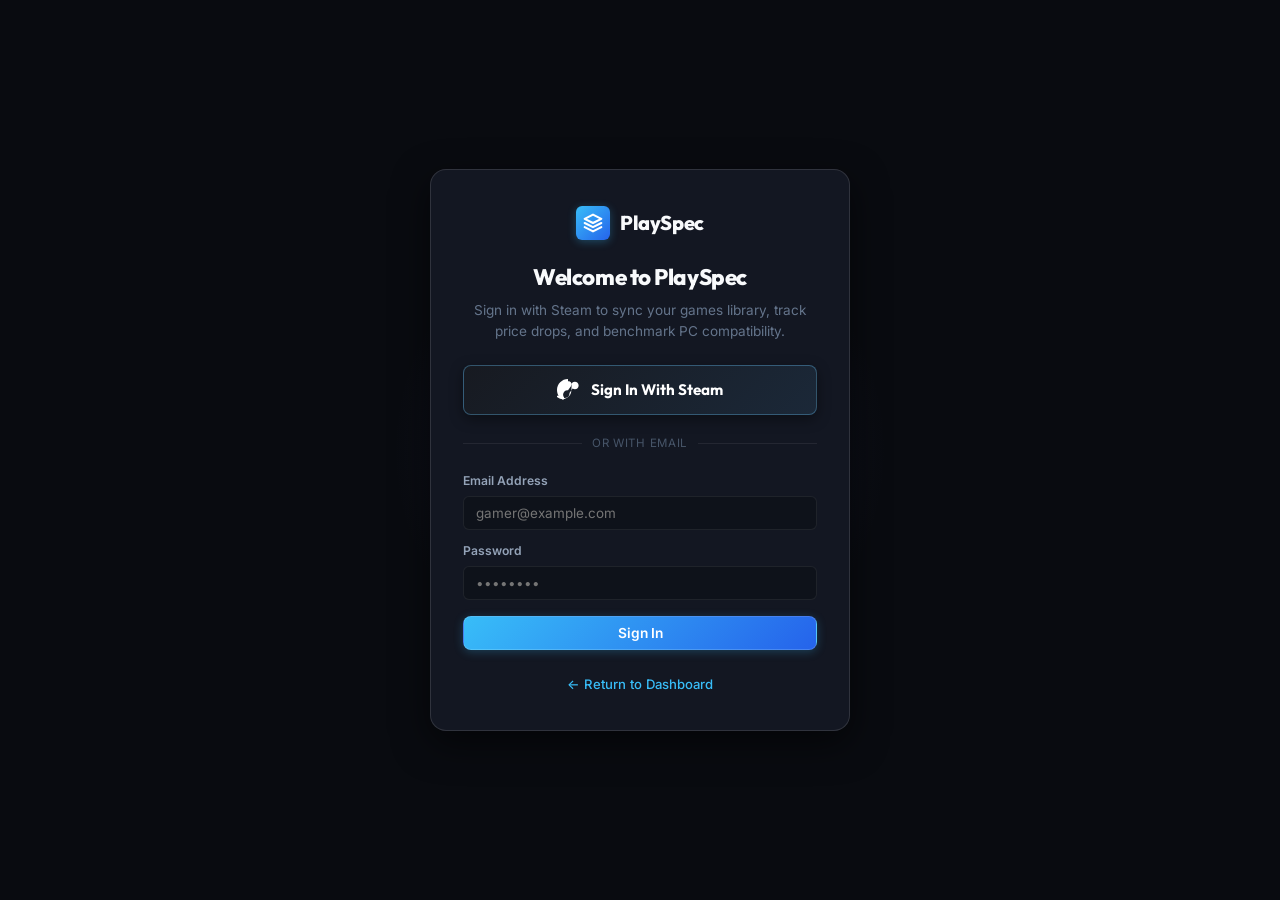
==== login.html @ 914d53a5 "feat: AI/ML game recommendations, Steam library sync, multi-store giveaways hub, and regional pricin" ====
<!DOCTYPE html>
<html lang="en">
<head>
  <meta charset="UTF-8" />
  <meta name="viewport" content="width=device-width, initial-scale=1.0" />
  <title>Sign In — PlaySpec</title>
  <meta name="description" content="Sign in to PlaySpec with your Steam account or email to track game prices, historical lows, and benchmark PC compatibility." />
  <link rel="stylesheet" href="styles.css" />
  <link rel="icon" href="data:image/svg+xml,<svg xmlns='http://www.w3.org/2000/svg' viewBox='0 0 100 100'><rect width='100' height='100' rx='20' fill='%2338bdf8'/><path d='M25 50h50M50 25v50' stroke='white' stroke-width='12' stroke-linecap='round'/></svg>" />
  <style>
    body {
      background-color: var(--bg-base);
      display: flex;
      align-items: center;
      justify-content: center;
      min-height: 100vh;
      margin: 0;
      padding: 20px;
      position: relative;
    }

    .auth-glow {
      position: absolute;
      top: 50%;
      left: 50%;
      transform: translate(-50%, -50%);
      width: 500px;
      height: 500px;
      background: radial-gradient(circle, rgba(56, 189, 248, 0.08) 0%, rgba(99, 102, 241, 0.04) 50%, transparent 70%);
      pointer-events: none;
    }
    
    .auth-card {
      background: var(--bg-card);
      border: 1px solid var(--border-medium);
      border-radius: var(--radius-lg);
      padding: 36px 32px;
      width: 100%;
      max-width: 420px;
      box-shadow: var(--shadow-lg);
      position: relative;
      z-index: 1;
      animation: scaleIn 0.2s ease-out;
    }

    .auth-brand {
      display: flex;
      align-items: center;
      justify-content: center;
      gap: 10px;
      margin-bottom: 20px;
    }

    .auth-logo-glyph {
      width: 34px;
      height: 34px;
      background: linear-gradient(135deg, var(--brand-blue), #2563eb);
      border-radius: var(--radius-xs);
      display: flex;
      align-items: center;
      justify-content: center;
      color: #fff;
      box-shadow: 0 2px 8px rgba(56, 189, 248, 0.3);
    }

    .auth-title {
      font-family: var(--font-heading);
      font-weight: 800;
      font-size: 1.4rem;
      color: var(--text-primary);
      text-align: center;
      margin-bottom: 6px;
      letter-spacing: -0.02em;
    }

    .auth-subtitle {
      color: var(--text-muted);
      font-size: 0.85rem;
      text-align: center;
      margin-bottom: 24px;
      line-height: 1.5;
    }

    .steam-auth-btn {
      display: flex;
      align-items: center;
      justify-content: center;
      gap: 12px;
      width: 100%;
      background: linear-gradient(135deg, #171a21, #1b2838);
      color: #ffffff;
      border: 1px solid rgba(102, 192, 244, 0.35);
      padding: 12px 18px;
      border-radius: var(--radius-sm);
      font-family: var(--font-heading);
      font-weight: 700;
      font-size: 0.95rem;
      cursor: pointer;
      text-decoration: none;
      transition: var(--transition-fast);
      box-shadow: 0 4px 14px rgba(0, 0, 0, 0.4);
      margin-bottom: 20px;
    }

    .steam-auth-btn:hover {
      background: linear-gradient(135deg, #1b2838, #2a475e);
      border-color: var(--steam-blue);
      transform: translateY(-1px);
    }

    .auth-divider {
      display: flex;
      align-items: center;
      text-align: center;
      color: var(--text-dim);
      font-size: 0.72rem;
      text-transform: uppercase;
      letter-spacing: 0.06em;
      margin: 20px 0;
    }

    .auth-divider::before,
    .auth-divider::after {
      content: '';
      flex: 1;
      border-bottom: 1px solid var(--border-subtle);
    }

    .auth-divider span {
      padding: 0 10px;
    }

    .auth-footer {
      text-align: center;
      margin-top: 24px;
      font-size: 0.82rem;
      color: var(--text-muted);
    }

    .auth-footer a {
      color: var(--brand-blue);
      font-weight: 500;
    }
    .auth-footer a:hover {
      text-decoration: underline;
    }
  </style>
</head>
<body>

  <div class="auth-glow"></div>

  <div class="auth-card">
    <div class="auth-brand">
      <div class="auth-logo-glyph">
        <svg width="20" height="20" viewBox="0 0 24 24" fill="none" stroke="currentColor" stroke-width="2.5" stroke-linecap="round" stroke-linejoin="round">
          <polygon points="12 2 2 7 12 12 22 7 12 2"></polygon>
          <polyline points="2 17 12 22 22 17"></polyline>
          <polyline points="2 12 12 17 22 12"></polyline>
        </svg>
      </div>
      <span style="font-family:var(--font-heading);font-weight:800;font-size:1.25rem;letter-spacing:-0.02em">PlaySpec</span>
    </div>

    <h1 class="auth-title">Welcome to PlaySpec</h1>
    <p class="auth-subtitle">Sign in with Steam to sync your games library, track price drops, and benchmark PC compatibility.</p>
    
    <!-- Primary Official Steam Sign In Button -->
    <a href="/api/auth/steam/login" class="steam-auth-btn">
      <svg width="22" height="22" viewBox="0 0 512 512" fill="currentColor">
        <path d="M255.9 0C114.6 0 0 114.6 0 256c0 102.7 60 191.1 147 232.8l20-56.1c-15.7-18.4-25.2-42-25.2-67.7 0-56.8 46.1-102.9 102.9-102.9 4.3 0 8.5 .3 12.6 .8l71.4-102.4c0-2.3-.2-4.5-.2-6.8 0-48.4 39.2-87.6 87.6-87.6 48.4 0 87.6 39.2 87.6 87.6s-39.2 87.6-87.6 87.6c-20 0-38.3-6.7-52.9-18l-72.2 103.5c.3 3.6 .4 7.2 .4 10.9 0 56.8-46.1 102.9-102.9 102.9-46.7 0-86-31.2-99.3-73.6l-111 31.9c37 42.1 91 68.6 150.8 68.6 113.3 0 205.1-91.8 205.1-205.1S369.2 51 255.9 51V0z"/>
      </svg>
      Sign In With Steam
    </a>

    <div class="auth-divider">
      <span>Or with email</span>
    </div>

    <form id="loginForm" onsubmit="handleEmailAuth(event)">
      <div class="rig-input-group" style="margin-bottom:12px">
        <label class="rig-input-label">Email Address</label>
        <input type="email" class="rig-input-field" id="authEmail" placeholder="gamer@example.com" required />
      </div>
      <div class="rig-input-group" style="margin-bottom:16px">
        <label class="rig-input-label">Password</label>
        <input type="password" class="rig-input-field" id="authPassword" placeholder="••••••••" required />
      </div>
      <button type="submit" class="btn btn-primary" style="width:100%">Sign In</button>
    </form>

    <div class="auth-footer">
      <a href="/index.html">← Return to Dashboard</a>
    </div>
  </div>

  <script>
    async function handleEmailAuth(e) {
      e.preventDefault();
      const email = document.getElementById('authEmail').value.trim().toLowerCase();
      const password = document.getElementById('authPassword').value;
      try {
        const res = await fetch('/api/auth/login', {
          method: 'POST',
          headers: { 'Content-Type': 'application/json' },
          body: JSON.stringify({ email, password })
        });
        const data = await res.json();
        if (res.ok && data.token) {
          localStorage.setItem('playspec_token', data.token);
          localStorage.setItem('playspec_user', JSON.stringify(data.user));
          window.location.href = '/index.html';
        } else {
          alert(data.error || 'Authentication failed');
        }
      } catch (err) {
        alert('Server unreachable');
      }
    }
  </script>
</body>
</html>
---- styles.css ----
/* ==========================================================================
   PlaySpec — Minimal & Professional Gaming Intelligence Design System
   Modern dark-slate palette, refined typography, sleek micro-interactions
   ========================================================================== */

@import url('https://fonts.googleapis.com/css2?family=Inter:wght@300;400;500;600;700;800&family=Outfit:wght@500;600;700;800&family=JetBrains+Mono:wght@400;500;600;700&display=swap');

/* ── Global Custom Design Tokens ── */
:root {
  /* Slate / Obsidian Surfaces */
  --bg-base: #090b10;
  --bg-surface: #0e121a;
  --bg-card: #131722;
  --bg-card-hover: #181e2b;
  --bg-elevated: #1b2232;
  --bg-subtle: #222a3d;
  --bg-overlay: rgba(9, 11, 16, 0.85);
  --bg-glass: rgba(14, 18, 26, 0.8);
  --bg-glass-card: rgba(19, 23, 34, 0.65);

  /* Primary Brand & Steam Palette */
  --brand-blue: #38bdf8;
  --brand-blue-hover: #0284c7;
  --brand-blue-glow: rgba(56, 189, 248, 0.18);
  --brand-indigo: #6366f1;
  --steam-blue: #66c0f4;
  --steam-dark: #171a21;
  --steam-navy: #1b2838;
  --steam-hover: #2a475e;

  /* Semantic Status Colors */
  --color-success: #10b981;
  --color-success-bg: rgba(16, 185, 129, 0.1);
  --color-success-border: rgba(16, 185, 129, 0.25);
  --color-warning: #f59e0b;
  --color-warning-bg: rgba(245, 158, 11, 0.1);
  --color-warning-border: rgba(245, 158, 11, 0.25);
  --color-danger: #ef4444;
  --color-danger-bg: rgba(239, 68, 68, 0.1);
  --color-danger-border: rgba(239, 68, 68, 0.25);
  --color-purple: #a855f7;
  --color-purple-bg: rgba(168, 85, 247, 0.1);
  --color-cyan: #06b6d4;
  --color-cyan-bg: rgba(6, 182, 212, 0.1);

  /* Typography Colors */
  --text-primary: #f8fafc;
  --text-secondary: #94a3b8;
  --text-muted: #64748b;
  --text-dim: #475569;

  /* Borders & Dividers */
  --border-subtle: rgba(255, 255, 255, 0.07);
  --border-medium: rgba(255, 255, 255, 0.12);
  --border-strong: rgba(255, 255, 255, 0.2);
  --border-brand: rgba(56, 189, 248, 0.35);

  /* Fonts */
  --font-body: 'Inter', -apple-system, BlinkMacSystemFont, 'Segoe UI', Roboto, sans-serif;
  --font-heading: 'Outfit', var(--font-body);
  --font-mono: 'JetBrains Mono', monospace;

  /* Spacing */
  --space-2xs: 4px;
  --space-xs: 8px;
  --space-sm: 12px;
  --space-md: 16px;
  --space-lg: 20px;
  --space-xl: 28px;
  --space-2xl: 40px;
  --space-3xl: 60px;
  --space-4xl: 80px;

  /* Radii */
  --radius-xs: 6px;
  --radius-sm: 8px;
  --radius-md: 12px;
  --radius-lg: 16px;
  --radius-xl: 20px;
  --radius-full: 9999px;

  /* Shadows */
  --shadow-sm: 0 1px 2px rgba(0, 0, 0, 0.3);
  --shadow-md: 0 4px 16px rgba(0, 0, 0, 0.45);
  --shadow-lg: 0 12px 36px rgba(0, 0, 0, 0.55);
  --shadow-glow: 0 0 28px rgba(56, 189, 248, 0.15);

  /* Transitions */
  --transition-fast: 150ms cubic-bezier(0.16, 1, 0.3, 1);
  --transition-base: 220ms cubic-bezier(0.16, 1, 0.3, 1);
  --transition-smooth: 320ms cubic-bezier(0.16, 1, 0.3, 1);

  /* Layout */
  --max-width: 1280px;
  --navbar-height: 64px;
}

/* ── Base Reset ── */
*, *::before, *::after {
  box-sizing: border-box;
  margin: 0;
  padding: 0;
}

html {
  scroll-behavior: smooth;
  -webkit-font-smoothing: antialiased;
  -moz-osx-font-smoothing: grayscale;
}

body {
  font-family: var(--font-body);
  background-color: var(--bg-base);
  color: var(--text-primary);
  line-height: 1.55;
  min-height: 100vh;
  overflow-x: hidden;
}

a {
  color: inherit;
  text-decoration: none;
}

button {
  cursor: pointer;
  border: none;
  background: none;
  font-family: inherit;
  color: inherit;
}

input, select, textarea {
  font-family: inherit;
  color: inherit;
}

/* ── Custom Scrollbars ── */
::-webkit-scrollbar {
  width: 6px;
  height: 6px;
}
::-webkit-scrollbar-track {
  background: var(--bg-base);
}
::-webkit-scrollbar-thumb {
  background: var(--bg-subtle);
  border-radius: var(--radius-full);
}
::-webkit-scrollbar-thumb:hover {
  background: var(--text-dim);
}

/* ── Global Layout Containers ── */
.container {
  max-width: var(--max-width);
  margin: 0 auto;
  padding: 0 var(--space-lg);
}

.section {
  padding: var(--space-3xl) 0;
  position: relative;
}

.section-header {
  display: flex;
  align-items: center;
  justify-content: space-between;
  margin-bottom: var(--space-xl);
  flex-wrap: wrap;
  gap: var(--space-sm);
}

.section-title-wrap {
  display: flex;
  flex-direction: column;
  gap: 4px;
}

.section-title {
  font-family: var(--font-heading);
  font-size: 1.35rem;
  font-weight: 700;
  color: var(--text-primary);
  display: flex;
  align-items: center;
  gap: 10px;
  letter-spacing: -0.02em;
}

.section-subtitle {
  font-size: 0.85rem;
  color: var(--text-muted);
}

.section-link {
  font-size: 0.82rem;
  font-weight: 500;
  color: var(--brand-blue);
  display: inline-flex;
  align-items: center;
  gap: 4px;
  transition: var(--transition-fast);
}
.section-link:hover {
  color: var(--text-primary);
  transform: translateX(2px);
}

/* ── SVG Icons ── */
.svg-icon {
  width: 16px;
  height: 16px;
  display: inline-block;
  vertical-align: middle;
  flex-shrink: 0;
}
.svg-stroke {
  fill: none;
  stroke: currentColor;
  stroke-width: 2;
  stroke-linecap: round;
  stroke-linejoin: round;
}

/* ── Buttons System ── */
.btn {
  display: inline-flex;
  align-items: center;
  justify-content: center;
  gap: 8px;
  padding: 8px 16px;
  border-radius: var(--radius-sm);
  font-size: 0.86rem;
  font-weight: 600;
  transition: var(--transition-fast);
  white-space: nowrap;
  user-select: none;
}

.btn-lg {
  padding: 11px 22px;
  font-size: 0.92rem;
  border-radius: var(--radius-md);
}

.btn-sm {
  padding: 5px 12px;
  font-size: 0.78rem;
  border-radius: var(--radius-xs);
}

.btn-primary {
  background: linear-gradient(135deg, #38bdf8, #2563eb);
  color: #ffffff;
  box-shadow: 0 2px 10px rgba(56, 189, 248, 0.25);
  border: 1px solid rgba(255, 255, 255, 0.15);
}
.btn-primary:hover {
  background: linear-gradient(135deg, #60a5fa, #1d4ed8);
  box-shadow: 0 4px 16px rgba(56, 189, 248, 0.35);
  transform: translateY(-1px);
}

.btn-secondary {
  background: var(--bg-surface);
  color: var(--text-primary);
  border: 1px solid var(--border-medium);
}
.btn-secondary:hover {
  background: var(--bg-card-hover);
  border-color: var(--border-strong);
  color: #ffffff;
  transform: translateY(-1px);
}

.btn-ghost {
  background: transparent;
  color: var(--text-secondary);
  border: 1px solid transparent;
}
.btn-ghost:hover {
  color: var(--text-primary);
  background: rgba(255, 255, 255, 0.05);
}

.btn-steam {
  background: linear-gradient(135deg, #171a21, #1b2838);
  color: #ffffff;
  border: 1px solid rgba(102, 192, 244, 0.3);
  box-shadow: 0 2px 10px rgba(0, 0, 0, 0.35);
}
.btn-steam:hover {
  background: linear-gradient(135deg, #1b2838, #2a475e);
  border-color: var(--steam-blue);
  transform: translateY(-1px);
}

.btn-danger {
  background: var(--color-danger-bg);
  color: var(--color-danger);
  border: 1px solid var(--color-danger-border);
}
.btn-danger:hover {
  background: var(--color-danger);
  color: #ffffff;
}

/* ── Badges & Chips ── */
.badge {
  display: inline-flex;
  align-items: center;
  gap: 5px;
  padding: 3px 8px;
  border-radius: var(--radius-full);
  font-size: 0.72rem;
  font-weight: 600;
  letter-spacing: 0.02em;
}

.badge-dot {
  width: 6px;
  height: 6px;
  border-radius: 50%;
}

.badge-success {
  background: var(--color-success-bg);
  color: var(--color-success);
  border: 1px solid var(--color-success-border);
}
.badge-success .badge-dot {
  background: var(--color-success);
}

.badge-warning {
  background: var(--color-warning-bg);
  color: var(--color-warning);
  border: 1px solid var(--color-warning-border);
}
.badge-warning .badge-dot {
  background: var(--color-warning);
}

.badge-danger {
  background: var(--color-danger-bg);
  color: var(--color-danger);
  border: 1px solid var(--color-danger-border);
}
.badge-danger .badge-dot {
  background: var(--color-danger);
}

.badge-cyan {
  background: var(--color-cyan-bg);
  color: var(--color-cyan);
  border: 1px solid rgba(6, 182, 212, 0.25);
}

.badge-purple {
  background: var(--color-purple-bg);
  color: var(--color-purple);
  border: 1px solid rgba(168, 85, 247, 0.25);
}

.compat-badge {
  display: inline-flex;
  align-items: center;
  gap: 5px;
  padding: 2px 7px;
  border-radius: var(--radius-xs);
  font-size: 0.72rem;
  font-weight: 600;
  letter-spacing: -0.01em;
}

.compat-badge.excellent {
  background: var(--color-success-bg);
  color: var(--color-success);
  border: 1px solid var(--color-success-border);
}

.compat-badge.playable {
  background: var(--color-warning-bg);
  color: var(--color-warning);
  border: 1px solid var(--color-warning-border);
}

.compat-badge.low {
  background: var(--color-danger-bg);
  color: var(--color-danger);
  border: 1px solid var(--color-danger-border);
}

/* ═══════════════════════ NAVBAR ═══════════════════════ */
.navbar {
  position: sticky;
  top: 0;
  z-index: 1000;
  height: var(--navbar-height);
  background: var(--bg-glass);
  backdrop-filter: blur(16px);
  -webkit-backdrop-filter: blur(16px);
  border-bottom: 1px solid var(--border-subtle);
  transition: var(--transition-base);
}

.navbar.scrolled {
  background: rgba(9, 11, 16, 0.94);
  border-bottom-color: var(--border-medium);
  box-shadow: 0 4px 20px rgba(0, 0, 0, 0.5);
}

.navbar-inner {
  max-width: var(--max-width);
  margin: 0 auto;
  padding: 0 var(--space-lg);
  height: 100%;
  display: flex;
  align-items: center;
  justify-content: space-between;
  gap: var(--space-md);
}

.navbar-brand {
  display: flex;
  align-items: center;
  gap: 10px;
  font-family: var(--font-heading);
  font-weight: 800;
  font-size: 1.15rem;
  letter-spacing: -0.03em;
  color: var(--text-primary);
}

.navbar-logo-glyph {
  width: 32px;
  height: 32px;
  border-radius: var(--radius-xs);
  background: linear-gradient(135deg, var(--brand-blue), #2563eb);
  display: flex;
  align-items: center;
  justify-content: center;
  color: #ffffff;
  box-shadow: 0 2px 8px rgba(56, 189, 248, 0.3);
}

.navbar-nav {
  display: flex;
  align-items: center;
  gap: 4px;
  list-style: none;
}

.nav-link {
  padding: 6px 12px;
  border-radius: var(--radius-xs);
  font-size: 0.84rem;
  font-weight: 500;
  color: var(--text-secondary);
  transition: var(--transition-fast);
}
.nav-link:hover {
  color: var(--text-primary);
  background: rgba(255, 255, 255, 0.04);
}
.nav-link.active {
  color: #ffffff;
  background: var(--bg-card);
  border: 1px solid var(--border-subtle);
}

.navbar-actions {
  display: flex;
  align-items: center;
  gap: 8px;
}

.currency-select {
  background: var(--bg-surface);
  border: 1px solid var(--border-subtle);
  color: var(--text-secondary);
  padding: 5px 10px;
  border-radius: var(--radius-xs);
  font-size: 0.78rem;
  font-weight: 600;
  outline: none;
  cursor: pointer;
  transition: var(--transition-fast);
}
.currency-select:hover, .currency-select:focus {
  border-color: var(--border-medium);
  color: var(--text-primary);
}
.currency-select option {
  background: var(--bg-card);
  color: var(--text-primary);
}

.nav-icon-btn {
  width: 34px;
  height: 34px;
  border-radius: var(--radius-xs);
  background: var(--bg-surface);
  border: 1px solid var(--border-subtle);
  display: flex;
  align-items: center;
  justify-content: center;
  color: var(--text-secondary);
  position: relative;
  transition: var(--transition-fast);
}
.nav-icon-btn:hover {
  background: var(--bg-card-hover);
  border-color: var(--border-medium);
  color: var(--text-primary);
}

.notif-badge {
  position: absolute;
  top: -3px;
  right: -3px;
  background: var(--color-danger);
  color: #fff;
  font-size: 0.65rem;
  font-weight: 700;
  width: 16px;
  height: 16px;
  border-radius: 50%;
  display: flex;
  align-items: center;
  justify-content: center;
  border: 2px solid var(--bg-base);
}

.nav-avatar {
  width: 34px;
  height: 34px;
  border-radius: var(--radius-xs);
  background: var(--bg-surface);
  border: 1px solid var(--border-subtle);
  display: flex;
  align-items: center;
  justify-content: center;
  color: var(--text-secondary);
  cursor: pointer;
  font-weight: 700;
  font-size: 0.85rem;
  overflow: hidden;
  transition: var(--transition-fast);
}
.nav-avatar:hover {
  border-color: var(--border-medium);
}
.nav-avatar img {
  width: 100%;
  height: 100%;
  object-fit: cover;
}

/* ── Notifications Dropdown ── */
.notifications-dropdown {
  position: absolute;
  top: calc(100% + 8px);
  right: 0;
  width: 320px;
  background: var(--bg-card);
  border: 1px solid var(--border-medium);
  border-radius: var(--radius-md);
  box-shadow: var(--shadow-lg);
  display: none;
  z-index: 1050;
  overflow: hidden;
}
.notifications-dropdown.active {
  display: block;
  animation: fadeInDown 0.18s ease-out;
}
.notifications-header {
  padding: 10px 14px;
  background: var(--bg-surface);
  border-bottom: 1px solid var(--border-subtle);
  display: flex;
  align-items: center;
  justify-content: space-between;
  font-size: 0.82rem;
  font-weight: 600;
}
.notification-item {
  padding: 10px 14px;
  border-bottom: 1px solid var(--border-subtle);
  font-size: 0.8rem;
  transition: var(--transition-fast);
  cursor: pointer;
}
.notification-item:last-child {
  border-bottom: none;
}
.notification-item:hover {
  background: var(--bg-card-hover);
}
.notification-item.unread {
  background: rgba(56, 189, 248, 0.05);
  border-left: 3px solid var(--brand-blue);
}
.notification-text {
  color: var(--text-primary);
  line-height: 1.4;
}
.notification-time {
  font-size: 0.72rem;
  color: var(--text-muted);
  margin-top: 3px;
}

/* ── Profile Dropdown ── */
.profile-dropdown {
  position: absolute;
  top: calc(100% + 8px);
  right: 0;
  width: 220px;
  background: var(--bg-card);
  border: 1px solid var(--border-medium);
  border-radius: var(--radius-md);
  box-shadow: var(--shadow-lg);
  display: none;
  z-index: 1050;
  padding: 6px;
}
.profile-dropdown.active {
  display: block;
  animation: fadeInDown 0.18s ease-out;
}
.profile-dropdown-item {
  display: flex;
  align-items: center;
  gap: 10px;
  padding: 8px 10px;
  border-radius: var(--radius-xs);
  font-size: 0.82rem;
  color: var(--text-secondary);
  cursor: pointer;
  transition: var(--transition-fast);
}
.profile-dropdown-item:hover {
  background: var(--bg-card-hover);
  color: var(--text-primary);
}
.profile-dropdown-divider {
  height: 1px;
  background: var(--border-subtle);
  margin: 4px 0;
}

/* ═══════════════════════ SEARCH OVERLAY ═══════════════════════ */
.search-overlay {
  position: fixed;
  inset: 0;
  background: var(--bg-overlay);
  backdrop-filter: blur(12px);
  z-index: 2000;
  display: none;
  align-items: flex-start;
  justify-content: center;
  padding-top: 10vh;
}
.search-overlay.active {
  display: flex;
}
.search-container {
  width: 100%;
  max-width: 580px;
  background: var(--bg-card);
  border: 1px solid var(--border-strong);
  border-radius: var(--radius-lg);
  box-shadow: var(--shadow-lg);
  overflow: hidden;
  animation: scaleIn 0.15s ease-out;
}
.search-input-wrapper {
  display: flex;
  align-items: center;
  gap: 12px;
  padding: 16px 20px;
  border-bottom: 1px solid var(--border-subtle);
}
.search-input {
  flex: 1;
  background: transparent;
  border: none;
  outline: none;
  font-size: 1rem;
  color: var(--text-primary);
}
.search-results {
  max-height: 400px;
  overflow-y: auto;
  display: none;
}
.search-results.has-results {
  display: block;
}
.search-results-group {
  padding: 8px 0;
}
.search-results-label {
  padding: 6px 16px;
  font-size: 0.72rem;
  font-weight: 700;
  color: var(--text-muted);
  text-transform: uppercase;
  letter-spacing: 0.05em;
}
.search-result-item {
  display: flex;
  align-items: center;
  gap: 12px;
  padding: 10px 16px;
  cursor: pointer;
  transition: var(--transition-fast);
}
.search-result-item:hover {
  background: var(--bg-card-hover);
}
.result-thumb {
  width: 48px;
  height: 28px;
  object-fit: cover;
  border-radius: var(--radius-xs);
}
.result-info {
  flex: 1;
  min-width: 0;
}
.result-name {
  font-size: 0.86rem;
  font-weight: 600;
  color: var(--text-primary);
  white-space: nowrap;
  overflow: hidden;
  text-overflow: ellipsis;
}
.result-meta {
  font-size: 0.74rem;
  color: var(--text-muted);
}

/* ═══════════════════════ HERO SECTION ═══════════════════════ */
.hero {
  padding: var(--space-4xl) 0 var(--space-2xl) 0;
  position: relative;
  overflow: hidden;
}
.hero-glow {
  position: absolute;
  top: -150px;
  left: 50%;
  transform: translateX(-50%);
  width: 700px;
  height: 350px;
  background: radial-gradient(circle, rgba(56, 189, 248, 0.12) 0%, rgba(99, 102, 241, 0.05) 50%, transparent 70%);
  pointer-events: none;
}

.hero-content {
  text-align: center;
  max-width: 800px;
  margin: 0 auto;
  position: relative;
  z-index: 1;
}

.hero-tag {
  display: inline-flex;
  align-items: center;
  gap: 8px;
  padding: 5px 14px;
  background: var(--bg-surface);
  border: 1px solid var(--border-subtle);
  border-radius: var(--radius-full);
  font-size: 0.78rem;
  font-weight: 600;
  color: var(--text-secondary);
  margin-bottom: 20px;
}
.hero-tag-ping {
  width: 6px;
  height: 6px;
  border-radius: 50%;
  background: var(--color-success);
  box-shadow: 0 0 8px var(--color-success);
}

.hero-title {
  font-family: var(--font-heading);
  font-size: 2.8rem;
  font-weight: 800;
  line-height: 1.15;
  letter-spacing: -0.03em;
  color: var(--text-primary);
  margin-bottom: 16px;
}
.hero-title span {
  background: linear-gradient(135deg, #38bdf8, #818cf8);
  -webkit-background-clip: text;
  -webkit-text-fill-color: transparent;
}

.hero-subtitle {
  font-size: 1.05rem;
  color: var(--text-secondary);
  line-height: 1.6;
  max-width: 620px;
  margin: 0 auto 28px auto;
}

.hero-actions {
  display: flex;
  align-items: center;
  justify-content: center;
  gap: 12px;
  flex-wrap: wrap;
  margin-bottom: 40px;
}

.hero-stats {
  display: grid;
  grid-template-columns: repeat(3, 1fr);
  gap: 16px;
  padding: 16px;
  background: var(--bg-surface);
  border: 1px solid var(--border-subtle);
  border-radius: var(--radius-md);
  max-width: 600px;
  margin: 0 auto;
}
.hero-stat-item {
  text-align: center;
}
.hero-stat-value {
  font-family: var(--font-heading);
  font-size: 1.35rem;
  font-weight: 700;
  color: #ffffff;
}
.hero-stat-label {
  font-size: 0.74rem;
  color: var(--text-muted);
  margin-top: 2px;
}

/* ═══════════════════════ RIG SPECS BAR ═══════════════════════ */
.pc-specs-bar {
  display: flex;
  align-items: center;
  justify-content: space-between;
  gap: var(--space-md);
  background: var(--bg-surface);
  border: 1px solid var(--border-subtle);
  border-radius: var(--radius-md);
  padding: 12px 18px;
  flex-wrap: wrap;
}

.pc-specs-list {
  display: flex;
  align-items: center;
  gap: 8px;
  flex-wrap: wrap;
}

.pc-spec-chip {
  display: inline-flex;
  align-items: center;
  gap: 6px;
  padding: 4px 10px;
  background: var(--bg-card);
  border: 1px solid var(--border-subtle);
  border-radius: var(--radius-xs);
  font-size: 0.78rem;
  color: var(--text-secondary);
  font-family: var(--font-mono);
}

.pc-status {
  display: flex;
  align-items: center;
  gap: 12px;
}

.pc-status-badge {
  display: inline-flex;
  align-items: center;
  gap: 6px;
  font-size: 0.78rem;
  font-weight: 600;
  color: var(--color-success);
}
.pc-status-badge .pulse {
  width: 8px;
  height: 8px;
  border-radius: 50%;
  background: var(--color-success);
  box-shadow: 0 0 8px var(--color-success);
  animation: pulse 2s infinite;
}

/* ═══════════════════════ GAMES CARDS & GRIDS ═══════════════════════ */
.games-row {
  display: grid;
  grid-template-columns: repeat(auto-fill, minmax(280px, 1fr));
  gap: var(--space-lg);
}

.game-card {
  background: var(--bg-card);
  border: 1px solid var(--border-subtle);
  border-radius: var(--radius-md);
  overflow: hidden;
  transition: var(--transition-base);
  cursor: pointer;
  display: flex;
  flex-direction: column;
}
.game-card:hover {
  background: var(--bg-card-hover);
  border-color: var(--border-medium);
  transform: translateY(-3px);
  box-shadow: var(--shadow-md);
}

.game-card-image {
  position: relative;
  width: 100%;
  aspect-ratio: 16 / 9;
  background: var(--bg-surface);
  overflow: hidden;
}
.game-card-image img {
  width: 100%;
  height: 100%;
  object-fit: cover;
  transition: var(--transition-smooth);
}
.game-card:hover .game-card-image img {
  transform: scale(1.04);
}

.discount-badge {
  position: absolute;
  top: 10px;
  left: 10px;
  background: var(--color-danger);
  color: #ffffff;
  padding: 2px 7px;
  border-radius: var(--radius-xs);
  font-size: 0.75rem;
  font-weight: 700;
  font-family: var(--font-mono);
  box-shadow: 0 2px 6px rgba(0, 0, 0, 0.4);
}

.wishlist-btn {
  position: absolute;
  top: 10px;
  right: 10px;
  width: 30px;
  height: 30px;
  border-radius: var(--radius-xs);
  background: rgba(9, 11, 16, 0.7);
  backdrop-filter: blur(8px);
  border: 1px solid rgba(255, 255, 255, 0.15);
  display: flex;
  align-items: center;
  justify-content: center;
  color: var(--text-secondary);
  transition: var(--transition-fast);
}
.wishlist-btn:hover {
  background: var(--color-danger);
  color: #ffffff;
  border-color: var(--color-danger);
  transform: scale(1.08);
}
.wishlist-btn.active {
  background: var(--color-danger);
  color: #ffffff;
  border-color: var(--color-danger);
}

.game-card-body {
  padding: 14px;
  display: flex;
  flex-direction: column;
  flex: 1;
}

.game-card-title {
  font-family: var(--font-heading);
  font-weight: 700;
  font-size: 0.95rem;
  color: var(--text-primary);
  margin-bottom: 2px;
  white-space: nowrap;
  overflow: hidden;
  text-overflow: ellipsis;
}

.game-card-genre {
  font-size: 0.74rem;
  color: var(--text-muted);
  margin-bottom: 10px;
  white-space: nowrap;
  overflow: hidden;
  text-overflow: ellipsis;
}

.game-card-badges {
  display: flex;
  align-items: center;
  gap: 6px;
  margin-bottom: 12px;
}

.game-card-price {
  margin-top: auto;
  display: flex;
  align-items: flex-end;
  justify-content: space-between;
  padding-top: 10px;
  border-top: 1px solid var(--border-subtle);
}

.price-current {
  font-family: var(--font-mono);
  font-weight: 700;
  font-size: 1rem;
  color: #ffffff;
}

.price-original {
  font-family: var(--font-mono);
  font-size: 0.78rem;
  color: var(--text-muted);
  text-decoration: line-through;
  margin-left: 6px;
}

.price-lowest {
  font-size: 0.74rem;
  color: var(--text-muted);
  font-family: var(--font-mono);
}

/* ═══════════════════════ TAB FILTERS ═══════════════════════ */
.tab-filters {
  display: flex;
  align-items: center;
  gap: 6px;
  margin-bottom: var(--space-lg);
  flex-wrap: wrap;
}

.tab-filter {
  padding: 6px 14px;
  background: var(--bg-surface);
  border: 1px solid var(--border-subtle);
  border-radius: var(--radius-full);
  font-size: 0.8rem;
  font-weight: 600;
  color: var(--text-secondary);
  transition: var(--transition-fast);
}
.tab-filter:hover {
  color: var(--text-primary);
  background: var(--bg-card);
}
.tab-filter.active {
  background: var(--brand-blue);
  color: #ffffff;
  border-color: var(--brand-blue);
}

/* ═══════════════════════ DEALS & FREE GAMES ═══════════════════════ */
.deals-grid {
  display: grid;
  grid-template-columns: repeat(auto-fill, minmax(260px, 1fr));
  gap: var(--space-md);
}

.deal-card {
  background: var(--bg-card);
  border: 1px solid var(--border-subtle);
  border-radius: var(--radius-md);
  padding: 12px;
  display: flex;
  gap: 12px;
  cursor: pointer;
  transition: var(--transition-fast);
}
.deal-card:hover {
  background: var(--bg-card-hover);
  border-color: var(--border-medium);
  transform: translateY(-2px);
}
.deal-card-image {
  width: 72px;
  height: 50px;
  border-radius: var(--radius-xs);
  overflow: hidden;
  flex-shrink: 0;
  background: var(--bg-surface);
}
.deal-card-image img {
  width: 100%;
  height: 100%;
  object-fit: cover;
}
.deal-card-body {
  flex: 1;
  min-width: 0;
  display: flex;
  flex-direction: column;
  justify-content: space-between;
}
.deal-card-title {
  font-weight: 600;
  font-size: 0.85rem;
  color: var(--text-primary);
  white-space: nowrap;
  overflow: hidden;
  text-overflow: ellipsis;
}
.deal-card-prices {
  display: flex;
  align-items: center;
  gap: 6px;
  font-family: var(--font-mono);
}
.deal-current {
  font-weight: 700;
  font-size: 0.88rem;
  color: #ffffff;
}
.deal-original {
  font-size: 0.74rem;
  color: var(--text-muted);
  text-decoration: line-through;
}
.deal-discount {
  background: var(--color-danger);
  color: #fff;
  font-size: 0.68rem;
  font-weight: 700;
  padding: 1px 4px;
  border-radius: 3px;
}

.free-games-grid {
  display: grid;
  grid-template-columns: repeat(auto-fill, minmax(280px, 1fr));
  gap: var(--space-lg);
}

.free-card {
  background: var(--bg-card);
  border: 1px solid var(--border-subtle);
  border-radius: var(--radius-md);
  overflow: hidden;
  transition: var(--transition-base);
  display: flex;
  flex-direction: column;
}
.free-card:hover {
  border-color: var(--border-medium);
  transform: translateY(-2px);
}
.free-card-image {
  position: relative;
  width: 100%;
  aspect-ratio: 16 / 9;
}
.free-card-image img {
  width: 100%;
  height: 100%;
  object-fit: cover;
}
.free-card-tag {
  position: absolute;
  top: 10px;
  left: 10px;
  background: var(--color-purple);
  color: #fff;
  font-size: 0.72rem;
  font-weight: 700;
  padding: 2px 8px;
  border-radius: var(--radius-xs);
}
.free-card-body {
  padding: 14px;
  display: flex;
  flex-direction: column;
  flex: 1;
}
.free-card-title {
  font-family: var(--font-heading);
  font-weight: 700;
  font-size: 0.95rem;
  color: var(--text-primary);
  margin-bottom: 4px;
}
.free-card-platform {
  font-size: 0.76rem;
  color: var(--text-muted);
  margin-bottom: 12px;
}
.free-card-timer {
  font-size: 0.74rem;
  color: var(--text-secondary);
  margin-bottom: 14px;
  font-family: var(--font-mono);
}
.free-card-claim {
  margin-top: auto;
  width: 100%;
  padding: 8px;
  background: var(--bg-surface);
  border: 1px solid var(--border-medium);
  border-radius: var(--radius-xs);
  font-size: 0.8rem;
  font-weight: 600;
  color: var(--text-primary);
  display: flex;
  align-items: center;
  justify-content: center;
  gap: 6px;
  transition: var(--transition-fast);
}
.free-card-claim:hover {
  background: var(--brand-blue);
  color: #fff;
  border-color: var(--brand-blue);
}

/* ═══════════════════════ PRICE TRACKER SECTION ═══════════════════════ */
.price-tracker-stats {
  display: grid;
  grid-template-columns: repeat(auto-fit, minmax(200px, 1fr));
  gap: var(--space-md);
  margin-bottom: var(--space-lg);
}

.tracker-stat-box {
  background: var(--bg-card);
  border: 1px solid var(--border-subtle);
  border-radius: var(--radius-md);
  padding: 14px 18px;
}
.tracker-stat-label {
  font-size: 0.74rem;
  color: var(--text-muted);
  text-transform: uppercase;
  letter-spacing: 0.04em;
  font-weight: 600;
}
.tracker-stat-val {
  font-family: var(--font-heading);
  font-size: 1.4rem;
  font-weight: 700;
  color: #ffffff;
  margin-top: 4px;
}

.wishlist-grid {
  display: grid;
  grid-template-columns: repeat(auto-fill, minmax(320px, 1fr));
  gap: var(--space-md);
}

.wishlist-card {
  background: var(--bg-card);
  border: 1px solid var(--border-subtle);
  border-radius: var(--radius-md);
  padding: 16px;
  display: flex;
  flex-direction: column;
  transition: var(--transition-fast);
}
.wishlist-card:hover {
  border-color: var(--border-medium);
}
.wishlist-card-header {
  display: flex;
  align-items: center;
  gap: 12px;
  margin-bottom: 14px;
}
.wishlist-card-thumb {
  width: 52px;
  height: 32px;
  border-radius: var(--radius-xs);
  object-fit: cover;
  background: var(--bg-surface);
  flex-shrink: 0;
}
.wishlist-card-info {
  flex: 1;
  min-width: 0;
}
.wishlist-card-name {
  font-weight: 700;
  font-size: 0.9rem;
  color: var(--text-primary);
  white-space: nowrap;
  overflow: hidden;
  text-overflow: ellipsis;
}
.wishlist-card-genre {
  font-size: 0.72rem;
  color: var(--text-muted);
}
.wishlist-card-remove {
  color: var(--text-muted);
  padding: 4px;
  font-size: 0.9rem;
  transition: var(--transition-fast);
}
.wishlist-card-remove:hover {
  color: var(--color-danger);
}

.wishlist-prices {
  display: grid;
  grid-template-columns: repeat(3, 1fr);
  gap: 8px;
  background: var(--bg-surface);
  padding: 10px;
  border-radius: var(--radius-xs);
  margin-bottom: 14px;
  text-align: center;
}
.wishlist-price-label {
  font-size: 0.68rem;
  color: var(--text-muted);
  text-transform: uppercase;
}
.wishlist-price-value {
  font-family: var(--font-mono);
  font-weight: 700;
  font-size: 0.88rem;
  color: var(--text-primary);
  margin-top: 2px;
}
.price-alert-triggered {
  color: var(--color-success) !important;
}

.wishlist-actions {
  display: flex;
  gap: 8px;
  margin-top: auto;
}
.wishlist-actions .btn {
  flex: 1;
}

/* ═══════════════════════ STEAM PROFILE & LIBRARY ═══════════════════════ */
.steam-connect-box {
  background: linear-gradient(135deg, rgba(23, 26, 33, 0.8), rgba(27, 40, 56, 0.8));
  border: 1px solid rgba(102, 192, 244, 0.25);
  border-radius: var(--radius-lg);
  padding: var(--space-xl);
  position: relative;
  overflow: hidden;
}

.steam-input {
  background: var(--bg-base);
  border: 1px solid var(--border-medium);
  border-radius: var(--radius-xs);
  padding: 8px 12px;
  font-size: 0.84rem;
  color: var(--text-primary);
  flex: 1;
  outline: none;
}
.steam-input:focus {
  border-color: var(--steam-blue);
}

.steam-profile-card {
  display: flex;
  align-items: center;
  gap: 16px;
  background: var(--bg-card);
  border: 1px solid var(--border-subtle);
  border-radius: var(--radius-md);
  padding: 16px;
  margin-top: 20px;
  flex-wrap: wrap;
}

/* ═══════════════════════ PC HARDWARE & BENCHMARK ═══════════════════════ */
.pc-profile-grid {
  display: grid;
  grid-template-columns: 1.2fr 0.8fr;
  gap: var(--space-xl);
}

.hardware-card {
  background: var(--bg-card);
  border: 1px solid var(--border-subtle);
  border-radius: var(--radius-md);
  padding: 16px;
  transition: var(--transition-fast);
}
.hardware-card:hover {
  border-color: var(--border-medium);
}
.hardware-card-label {
  font-size: 0.72rem;
  color: var(--text-muted);
  text-transform: uppercase;
  letter-spacing: 0.04em;
  font-weight: 600;
  margin-bottom: 4px;
}
.hardware-card-value {
  font-family: var(--font-heading);
  font-size: 1.05rem;
  font-weight: 700;
  color: var(--text-primary);
}
.hardware-card-detail {
  font-size: 0.76rem;
  color: var(--text-secondary);
  margin-top: 4px;
}

.compat-stats {
  background: var(--bg-card);
  border: 1px solid var(--border-subtle);
  border-radius: var(--radius-md);
  padding: 20px;
  display: flex;
  flex-direction: column;
  gap: 16px;
}

.compat-stats-total {
  text-align: center;
  padding-bottom: 14px;
  border-bottom: 1px solid var(--border-subtle);
}
.compat-stats-number {
  font-family: var(--font-heading);
  font-size: 2.2rem;
  font-weight: 800;
  color: #ffffff;
}
.compat-stats-label {
  font-size: 0.82rem;
  color: var(--text-secondary);
}

.compat-bar {
  display: flex;
  flex-direction: column;
  gap: 6px;
}
.compat-bar-header {
  display: flex;
  justify-content: space-between;
  font-size: 0.78rem;
  font-weight: 600;
}
.compat-bar-track {
  height: 8px;
  background: var(--bg-surface);
  border-radius: var(--radius-full);
  overflow: hidden;
}
.compat-bar-fill {
  height: 100%;
  border-radius: var(--radius-full);
  transition: width 0.6s cubic-bezier(0.16, 1, 0.3, 1);
}
.compat-bar-fill.excellent { background: var(--color-success); }
.compat-bar-fill.playable { background: var(--color-warning); }
.compat-bar-fill.low-perf { background: var(--color-danger); }

/* ═══════════════════════ MODALS ═══════════════════════ */
.modal-overlay {
  position: fixed;
  inset: 0;
  background: var(--bg-overlay);
  backdrop-filter: blur(12px);
  z-index: 3000;
  display: none;
  align-items: center;
  justify-content: center;
  padding: 20px;
}
.modal-overlay.active {
  display: flex;
}

.modal {
  background: var(--bg-card);
  border: 1px solid var(--border-medium);
  border-radius: var(--radius-lg);
  box-shadow: var(--shadow-lg);
  width: 100%;
  max-width: 780px;
  max-height: 90vh;
  overflow-y: auto;
  position: relative;
  animation: scaleIn 0.2s ease-out;
}

.modal-close {
  position: absolute;
  top: 14px;
  right: 14px;
  width: 28px;
  height: 28px;
  border-radius: 50%;
  background: rgba(9, 11, 16, 0.6);
  border: 1px solid rgba(255, 255, 255, 0.15);
  display: flex;
  align-items: center;
  justify-content: center;
  color: var(--text-secondary);
  z-index: 10;
  transition: var(--transition-fast);
}
.modal-close:hover {
  background: var(--color-danger);
  color: #fff;
}

.modal-hero {
  position: relative;
  width: 100%;
  height: 180px;
  overflow: hidden;
}
.modal-hero img {
  width: 100%;
  height: 100%;
  object-fit: cover;
}
.modal-hero-overlay {
  position: absolute;
  inset: 0;
  background: linear-gradient(to top, var(--bg-card) 0%, rgba(19, 23, 34, 0.4) 60%, transparent 100%);
}
.modal-hero-info {
  position: absolute;
  bottom: 16px;
  left: 20px;
  right: 20px;
}
.modal-hero-title {
  font-family: var(--font-heading);
  font-size: 1.4rem;
  font-weight: 800;
  color: #ffffff;
}
.modal-hero-genre {
  font-size: 0.78rem;
  color: var(--text-secondary);
}

.modal-body {
  padding: 20px;
}

.modal-grid {
  display: grid;
  grid-template-columns: 1fr 1fr;
  gap: 20px;
}

.modal-section {
  margin-bottom: 16px;
}
.modal-section-title {
  font-size: 0.76rem;
  font-weight: 700;
  text-transform: uppercase;
  color: var(--text-muted);
  letter-spacing: 0.04em;
  margin-bottom: 8px;
}

.spec-table {
  width: 100%;
  border-collapse: collapse;
  font-size: 0.78rem;
}
.spec-table th {
  text-align: left;
  padding: 6px 8px;
  color: var(--text-muted);
  border-bottom: 1px solid var(--border-subtle);
  font-weight: 600;
}
.spec-table td {
  padding: 8px;
  border-bottom: 1px solid var(--border-subtle);
  color: var(--text-secondary);
}
.spec-table td:last-child {
  color: var(--text-primary);
  font-weight: 600;
}

.price-chart-container {
  height: 150px;
  position: relative;
  background: var(--bg-surface);
  border-radius: var(--radius-xs);
  padding: 10px;
}

.modal-actions {
  display: flex;
  gap: 10px;
  margin-top: 20px;
  padding-top: 14px;
  border-top: 1px solid var(--border-subtle);
}

/* ── Forms in Modals ── */
.rig-input-group {
  display: flex;
  flex-direction: column;
  gap: 5px;
}
.rig-input-label {
  font-size: 0.76rem;
  font-weight: 600;
  color: var(--text-secondary);
}
.rig-input-field {
  background: var(--bg-surface);
  border: 1px solid var(--border-subtle);
  border-radius: var(--radius-xs);
  padding: 8px 12px;
  font-size: 0.84rem;
  color: var(--text-primary);
  outline: none;
  transition: var(--transition-fast);
}
.rig-input-field:focus {
  border-color: var(--brand-blue);
  background: var(--bg-card);
}

.rig-form-grid {
  display: grid;
  grid-template-columns: 1fr 1fr;
  gap: 12px;
  margin-top: 14px;
}

.preset-chips-container {
  margin-bottom: 14px;
}
.preset-label {
  font-size: 0.74rem;
  color: var(--text-muted);
  font-weight: 600;
  margin-bottom: 6px;
}
.preset-chips {
  display: flex;
  gap: 6px;
  flex-wrap: wrap;
}
.preset-chip {
  padding: 4px 10px;
  background: var(--bg-surface);
  border: 1px solid var(--border-subtle);
  border-radius: var(--radius-full);
  font-size: 0.74rem;
  font-weight: 500;
  color: var(--text-secondary);
  transition: var(--transition-fast);
}
.preset-chip:hover, .preset-chip.active {
  background: var(--bg-elevated);
  border-color: var(--brand-blue);
  color: #fff;
}

/* ── Hardware Scanner Progress ── */
.scan-progress-box {
  margin-top: 16px;
}
.scan-progress-bar-track {
  height: 6px;
  background: var(--bg-surface);
  border-radius: var(--radius-full);
  margin: 10px 0 16px 0;
  overflow: hidden;
}
.scan-progress-bar-fill {
  height: 100%;
  width: 0%;
  background: linear-gradient(90deg, #38bdf8, #2563eb);
  border-radius: var(--radius-full);
  transition: width 0.3s ease;
}
.scan-step-item {
  font-size: 0.8rem;
  color: var(--text-muted);
  padding: 6px 0;
  border-bottom: 1px solid var(--border-subtle);
  display: flex;
  align-items: center;
  gap: 8px;
}
.scan-step-item.active {
  color: var(--brand-blue);
  font-weight: 600;
}
.scan-step-item.done {
  color: var(--color-success);
}
.scan-step-item.done::before {
  content: '✓';
  font-weight: 700;
}

/* ═══════════════════════ FOOTER ═══════════════════════ */
.footer {
  background: var(--bg-surface);
  border-top: 1px solid var(--border-subtle);
  padding: var(--space-3xl) 0 var(--space-xl) 0;
  margin-top: var(--space-4xl);
}
.footer-grid {
  display: grid;
  grid-template-columns: 2fr 1fr 1fr 1fr;
  gap: var(--space-xl);
  margin-bottom: var(--space-2xl);
}
.footer-brand {
  display: flex;
  align-items: center;
  gap: 10px;
  font-family: var(--font-heading);
  font-weight: 800;
  font-size: 1.1rem;
  color: var(--text-primary);
  margin-bottom: 10px;
}
.footer-desc {
  font-size: 0.82rem;
  color: var(--text-muted);
  line-height: 1.6;
  max-width: 320px;
}
.footer-heading {
  font-size: 0.78rem;
  font-weight: 700;
  text-transform: uppercase;
  color: var(--text-primary);
  letter-spacing: 0.04em;
  margin-bottom: 12px;
}
.footer-link {
  display: block;
  font-size: 0.8rem;
  color: var(--text-secondary);
  margin-bottom: 8px;
  transition: var(--transition-fast);
}
.footer-link:hover {
  color: var(--brand-blue);
  transform: translateX(2px);
}
.footer-bottom {
  padding-top: var(--space-lg);
  border-top: 1px solid var(--border-subtle);
  display: flex;
  align-items: center;
  justify-content: space-between;
  font-size: 0.76rem;
  color: var(--text-muted);
  flex-wrap: wrap;
  gap: 10px;
}

/* ═══════════════════════ MOBILE NAV ═══════════════════════ */
.mobile-nav {
  display: none;
  position: fixed;
  bottom: 0;
  left: 0;
  right: 0;
  background: var(--bg-glass);
  backdrop-filter: blur(16px);
  border-top: 1px solid var(--border-subtle);
  z-index: 900;
  padding: 8px 16px;
}
.mobile-nav-inner {
  display: flex;
  align-items: center;
  justify-content: space-around;
}
.mobile-nav-item {
  display: flex;
  flex-direction: column;
  align-items: center;
  gap: 3px;
  font-size: 0.68rem;
  color: var(--text-muted);
  font-weight: 500;
}
.mobile-nav-item.active, .mobile-nav-item:hover {
  color: var(--brand-blue);
}

/* ═══════════════════════ ANIMATIONS ═══════════════════════ */
@keyframes fadeInDown {
  from { opacity: 0; transform: translateY(-8px); }
  to { opacity: 1; transform: translateY(0); }
}

@keyframes scaleIn {
  from { opacity: 0; transform: scale(0.96); }
  to { opacity: 1; transform: scale(1); }
}

@keyframes pulse {
  0% { transform: scale(0.95); opacity: 0.8; }
  50% { transform: scale(1.15); opacity: 1; }
  100% { transform: scale(0.95); opacity: 0.8; }
}

/* ═══════════════════════ AI / ML SPEC RECOMMENDATIONS ═══════════════════════ */
.ml-game-card {
  background: var(--bg-card);
  border: 1px solid var(--border-subtle);
  border-radius: var(--radius-md);
  overflow: hidden;
  transition: var(--transition-base);
  cursor: pointer;
  display: flex;
  flex-direction: column;
  position: relative;
}
.ml-game-card:hover {
  background: var(--bg-card-hover);
  border-color: var(--brand-blue);
  transform: translateY(-3px);
  box-shadow: 0 8px 24px rgba(56, 189, 248, 0.12);
}

.ml-card-image {
  position: relative;
  width: 100%;
  aspect-ratio: 16 / 9;
  background: var(--bg-surface);
  overflow: hidden;
}
.ml-card-image img {
  width: 100%;
  height: 100%;
  object-fit: cover;
  transition: var(--transition-smooth);
}
.ml-game-card:hover .ml-card-image img {
  transform: scale(1.05);
}

.fps-pill {
  display: inline-flex;
  align-items: center;
  gap: 5px;
  padding: 3px 8px;
  border-radius: var(--radius-xs);
  font-family: var(--font-mono);
  font-size: 0.76rem;
  font-weight: 700;
  letter-spacing: -0.01em;
}
.fps-pill.ultra {
  background: rgba(56, 189, 248, 0.15);
  color: #38bdf8;
  border: 1px solid rgba(56, 189, 248, 0.35);
}
.fps-pill.excellent {
  background: rgba(16, 185, 129, 0.15);
  color: #10b981;
  border: 1px solid rgba(16, 185, 129, 0.35);
}
.fps-pill.playable {
  background: rgba(245, 158, 11, 0.15);
  color: #f59e0b;
  border: 1px solid rgba(245, 158, 11, 0.35);
}
.fps-pill.low {
  background: rgba(239, 68, 68, 0.15);
  color: #ef4444;
  border: 1px solid rgba(239, 68, 68, 0.35);
}

.bottleneck-pill {
  font-size: 0.7rem;
  color: var(--text-muted);
  display: inline-flex;
  align-items: center;
  gap: 4px;
}

.ml-card-body {
  padding: 14px;
  display: flex;
  flex-direction: column;
  flex: 1;
}

.ml-card-title {
  font-family: var(--font-heading);
  font-weight: 700;
  font-size: 0.96rem;
  color: var(--text-primary);
  margin-bottom: 2px;
  white-space: nowrap;
  overflow: hidden;
  text-overflow: ellipsis;
}

.ml-card-genre {
  font-size: 0.74rem;
  color: var(--text-muted);
  margin-bottom: 10px;
  white-space: nowrap;
  overflow: hidden;
  text-overflow: ellipsis;
}

.ml-card-metrics {
  display: flex;
  align-items: center;
  justify-content: space-between;
  margin-bottom: 8px;
  flex-wrap: wrap;
  gap: 6px;
}

.ml-optimal-preset {
  font-size: 0.72rem;
  color: var(--text-secondary);
  background: var(--bg-surface);
  padding: 4px 8px;
  border-radius: var(--radius-xs);
  margin-bottom: 12px;
  border: 1px solid var(--border-subtle);
  display: flex;
  align-items: center;
  justify-content: space-between;
}

.ml-card-price {
  margin-top: auto;
  display: flex;
  align-items: flex-end;
  justify-content: space-between;
  padding-top: 10px;
  border-top: 1px solid var(--border-subtle);
}

/* ═══════════════════════ STEAM OWNED LIBRARY CARDS ═══════════════════════ */
.steam-owned-card {
  background: var(--bg-card);
  border: 1px solid var(--border-subtle);
  border-radius: var(--radius-xs);
  padding: 10px;
  display: flex;
  align-items: center;
  gap: 12px;
  cursor: pointer;
  transition: var(--transition-fast);
}
.steam-owned-card:hover {
  background: var(--bg-card-hover);
  border-color: var(--border-medium);
  transform: translateY(-2px);
}
.steam-owned-thumb {
  width: 44px;
  height: 44px;
  border-radius: 6px;
  object-fit: cover;
  background: var(--bg-surface);
  flex-shrink: 0;
}
.steam-owned-info {
  flex: 1;
  min-width: 0;
}
.steam-owned-title {
  font-weight: 600;
  font-size: 0.85rem;
  white-space: nowrap;
  overflow: hidden;
  text-overflow: ellipsis;
  color: var(--text-primary);
}
.steam-owned-hours {
  font-size: 0.72rem;
  color: var(--text-muted);
  margin-top: 2px;
  font-family: var(--font-mono);
}

/* ═══════════════════════ MULTI-STORE GIVEAWAY HUB ═══════════════════════ */
.store-filter-bar {
  display: flex;
  gap: 8px;
  overflow-x: auto;
  padding-bottom: 8px;
  margin-bottom: 12px;
  scrollbar-width: thin;
}
.store-filter-bar::-webkit-scrollbar {
  height: 4px;
}
.store-filter-bar::-webkit-scrollbar-thumb {
  background: var(--border-subtle);
  border-radius: 4px;
}

.store-filter-chip {
  display: inline-flex;
  align-items: center;
  gap: 6px;
  padding: 7px 14px;
  background: var(--bg-surface);
  border: 1px solid var(--border-subtle);
  border-radius: var(--radius-full);
  color: var(--text-secondary);
  font-size: 0.82rem;
  font-weight: 600;
  cursor: pointer;
  white-space: nowrap;
  transition: all var(--transition-fast);
}
.store-filter-chip:hover {
  background: var(--bg-card-hover);
  color: var(--text-primary);
  border-color: var(--border-default);
}
.store-filter-chip.active {
  background: rgba(56, 189, 248, 0.12);
  color: var(--brand-blue);
  border-color: rgba(56, 189, 248, 0.4);
}

.giveaway-toolbar {
  display: flex;
  justify-content: space-between;
  align-items: center;
  flex-wrap: wrap;
  gap: 12px;
  margin-bottom: 16px;
  padding: 10px 14px;
  background: var(--bg-surface);
  border: 1px solid var(--border-subtle);
  border-radius: var(--radius-sm);
}
.giveaway-toolbar-controls {
  display: flex;
  gap: 8px;
  align-items: center;
}

.giveaways-grid {
  display: grid;
  grid-template-columns: repeat(auto-fill, minmax(280px, 1fr));
  gap: 16px;
}

.giveaway-card {
  background: var(--bg-card);
  border: 1px solid var(--border-subtle);
  border-radius: var(--radius-md);
  overflow: hidden;
  display: flex;
  flex-direction: column;
  transition: all var(--transition-normal);
  position: relative;
}
.giveaway-card:hover {
  border-color: rgba(56, 189, 248, 0.35);
  transform: translateY(-3px);
  box-shadow: 0 12px 24px -10px rgba(0, 0, 0, 0.5);
}

.giveaway-image-wrap {
  position: relative;
  width: 100%;
  height: 150px;
  overflow: hidden;
  background: var(--bg-surface);
}
.giveaway-image {
  width: 100%;
  height: 100%;
  object-fit: cover;
  transition: transform var(--transition-normal);
}
.giveaway-card:hover .giveaway-image {
  transform: scale(1.04);
}

.giveaway-overlay-top {
  position: absolute;
  top: 8px;
  left: 8px;
  right: 8px;
  display: flex;
  justify-content: space-between;
  align-items: center;
  pointer-events: none;
}

.store-badge {
  font-size: 0.68rem;
  font-weight: 700;
  padding: 3px 8px;
  border-radius: var(--radius-xs);
  display: inline-flex;
  align-items: center;
  gap: 4px;
  text-transform: uppercase;
  letter-spacing: 0.03em;
  backdrop-filter: blur(8px);
}
.store-badge-epic {
  background: rgba(18, 18, 18, 0.9);
  color: #ffffff;
  border: 1px solid rgba(255, 255, 255, 0.25);
}
.store-badge-steam {
  background: rgba(23, 26, 33, 0.9);
  color: #66c0f4;
  border: 1px solid rgba(102, 192, 244, 0.35);
}
.store-badge-gog {
  background: rgba(86, 32, 110, 0.9);
  color: #e094f7;
  border: 1px solid rgba(224, 148, 247, 0.4);
}
.store-badge-itchio {
  background: rgba(250, 92, 92, 0.9);
  color: #ffffff;
  border: 1px solid rgba(250, 92, 92, 0.5);
}
.store-badge-indiegala {
  background: rgba(217, 119, 6, 0.9);
  color: #ffffff;
  border: 1px solid rgba(245, 158, 11, 0.5);
}
.store-badge-prime {
  background: rgba(2, 132, 199, 0.9);
  color: #ffffff;
  border: 1px solid rgba(56, 189, 248, 0.5);
}
.store-badge-other {
  background: rgba(30, 41, 59, 0.9);
  color: #cbd5e1;
  border: 1px solid rgba(148, 163, 184, 0.3);
}

.expiry-pill {
  font-size: 0.68rem;
  font-weight: 700;
  padding: 3px 8px;
  border-radius: var(--radius-xs);
  display: inline-flex;
  align-items: center;
  gap: 4px;
  backdrop-filter: blur(8px);
}
.expiry-urgent {
  background: rgba(239, 68, 68, 0.9);
  color: #ffffff;
  border: 1px solid rgba(239, 68, 68, 0.6);
  animation: pulse-badge 1.8s infinite;
}
.expiry-warning {
  background: rgba(245, 158, 11, 0.9);
  color: #111827;
  border: 1px solid rgba(245, 158, 11, 0.6);
}
.expiry-normal {
  background: rgba(15, 23, 42, 0.85);
  color: #94a3b8;
  border: 1px solid rgba(255, 255, 255, 0.1);
}

@keyframes pulse-badge {
  0%, 100% { opacity: 1; transform: scale(1); }
  50% { opacity: 0.85; transform: scale(0.97); }
}

.giveaway-body {
  padding: 14px;
  display: flex;
  flex-direction: column;
  flex: 1;
}

.giveaway-title {
  font-family: var(--font-heading);
  font-weight: 700;
  font-size: 0.95rem;
  color: var(--text-primary);
  line-height: 1.35;
  margin-bottom: 6px;
  display: -webkit-box;
  -webkit-line-clamp: 2;
  -webkit-box-orient: vertical;
  overflow: hidden;
}

.giveaway-meta {
  display: flex;
  align-items: center;
  justify-content: space-between;
  font-size: 0.74rem;
  color: var(--text-muted);
  margin-bottom: 12px;
}

.giveaway-worth-tag {
  font-size: 0.72rem;
  font-weight: 700;
  color: var(--color-success);
  background: rgba(16, 185, 129, 0.12);
  border: 1px solid rgba(16, 185, 129, 0.3);
  padding: 2px 6px;
  border-radius: var(--radius-xs);
}

.giveaway-platforms {
  font-size: 0.72rem;
  color: var(--text-dim);
  white-space: nowrap;
  overflow: hidden;
  text-overflow: ellipsis;
}

.giveaway-actions {
  display: flex;
  gap: 8px;
  margin-top: auto;
  padding-top: 10px;
  border-top: 1px solid var(--border-subtle);
}

.btn-claim {
  flex: 1;
  background: linear-gradient(135deg, #10b981, #059669);
  color: #ffffff;
  font-weight: 700;
  font-size: 0.8rem;
  padding: 8px 12px;
  border-radius: var(--radius-xs);
  border: none;
  text-align: center;
  text-decoration: none;
  display: inline-flex;
  align-items: center;
  justify-content: center;
  gap: 6px;
  transition: all var(--transition-fast);
}
.btn-claim:hover {
  background: linear-gradient(135deg, #059669, #047857);
  box-shadow: 0 4px 12px rgba(16, 185, 129, 0.35);
  color: #ffffff;
}

.btn-details {
  background: var(--bg-surface);
  border: 1px solid var(--border-subtle);
  color: var(--text-secondary);
  font-size: 0.8rem;
  padding: 8px 10px;
  border-radius: var(--radius-xs);
  cursor: pointer;
  transition: all var(--transition-fast);
}
.btn-details:hover {
  background: var(--bg-card-hover);
  color: var(--text-primary);
  border-color: var(--border-default);
}

/* ═══════════════════════ RESPONSIVE BREAKPOINTS ═══════════════════════ */
@media (max-width: 992px) {
  .navbar-nav { display: none; }
  .pc-profile-grid { grid-template-columns: 1fr; }
  .modal-grid { grid-template-columns: 1fr; }
  .footer-grid { grid-template-columns: 1fr 1fr; }
  .mobile-nav { display: block; }
}

@media (max-width: 640px) {
  .hero-title { font-size: 2rem; }
  .hero-stats { grid-template-columns: 1fr; }
  .footer-grid { grid-template-columns: 1fr; }
  .rig-form-grid { grid-template-columns: 1fr; }
  .hero-actions { flex-direction: column; width: 100%; }
  .hero-actions .btn { width: 100%; }
}
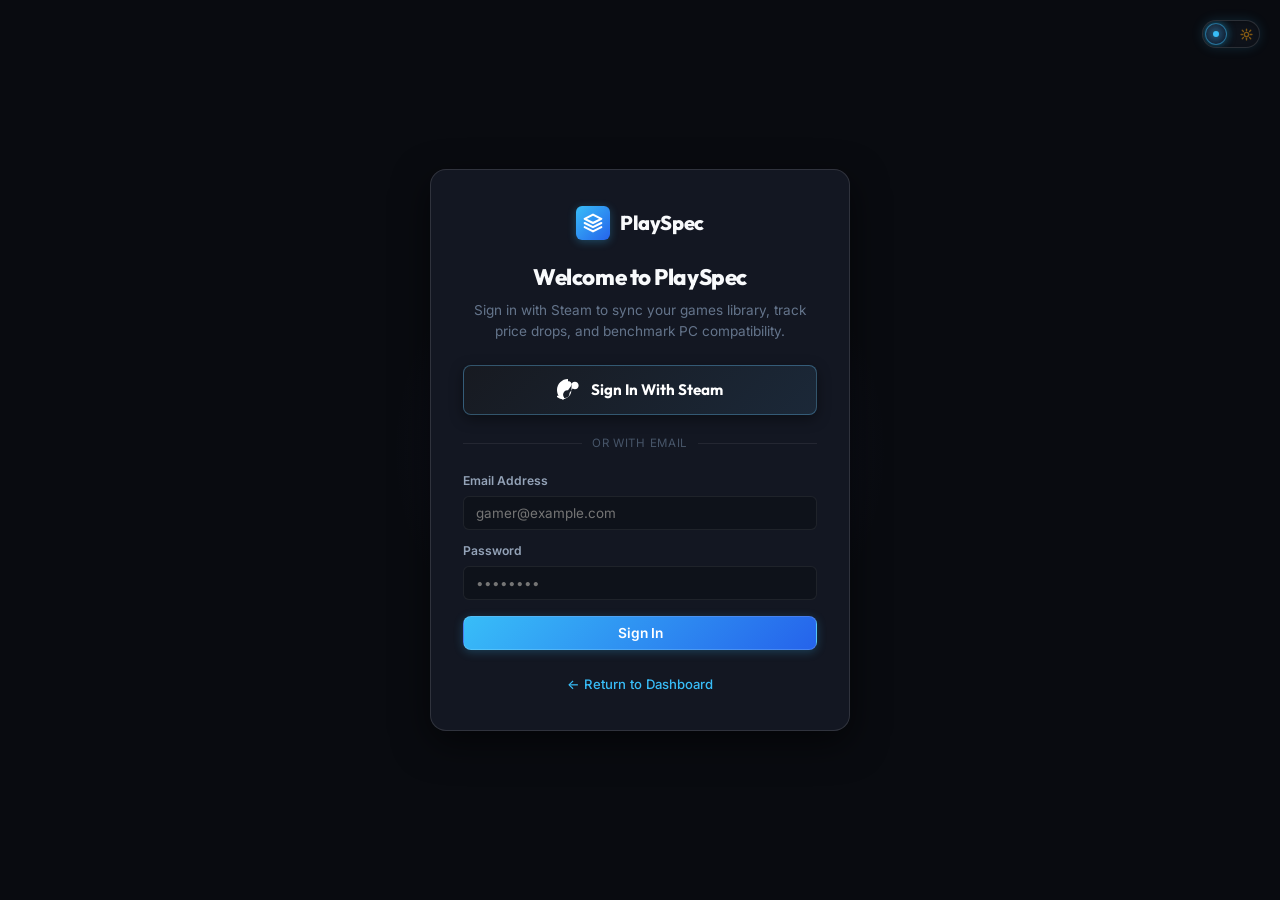
==== commit daf81806: "https://github.com/somilkukreja/PlaySpec" ====
--- a/login.html
+++ b/login.html
@@ -7,6 +7,12 @@
   <meta name="description" content="Sign in to PlaySpec with your Steam account or email to track game prices, historical lows, and benchmark PC compatibility." />
   <link rel="stylesheet" href="styles.css" />
   <link rel="icon" href="data:image/svg+xml,<svg xmlns='http://www.w3.org/2000/svg' viewBox='0 0 100 100'><rect width='100' height='100' rx='20' fill='%2338bdf8'/><path d='M25 50h50M50 25v50' stroke='white' stroke-width='12' stroke-linecap='round'/></svg>" />
+  <script>
+    (function() {
+      const savedTheme = localStorage.getItem('playspec_theme') || 'dark';
+      document.documentElement.setAttribute('data-theme', savedTheme);
+    })();
+  </script>
   <style>
     body {
       background-color: var(--bg-base);
@@ -148,6 +154,34 @@
 </head>
 <body>
 
+  <div style="position: fixed; top: 20px; right: 20px; z-index: 100;">
+    <button class="theme-toggle-btn" id="themeToggleBtn" role="switch" aria-checked="false" aria-label="Toggle Dark / Light Theme" title="Toggle Light / Dark Gamer Theme">
+      <div class="theme-toggle-track">
+        <span class="theme-icon moon-icon" title="Dark Mode (Cyber Ops)">
+          <svg viewBox="0 0 24 24" width="13" height="13" fill="currentColor">
+            <path d="M21 12.79A9 9 0 1 1 11.21 3 7 7 0 0 0 21 12.79z"></path>
+          </svg>
+        </span>
+        <span class="theme-icon sun-icon" title="Light Mode (Solar Matrix)">
+          <svg viewBox="0 0 24 24" width="13" height="13" fill="none" stroke="currentColor" stroke-width="2.5" stroke-linecap="round" stroke-linejoin="round">
+            <circle cx="12" cy="12" r="4"></circle>
+            <line x1="12" y1="2" x2="12" y2="5"></line>
+            <line x1="12" y1="19" x2="12" y2="22"></line>
+            <line x1="4.22" y1="4.22" x2="6.34" y2="6.34"></line>
+            <line x1="17.66" y1="17.66" x2="19.78" y2="19.78"></line>
+            <line x1="2" y1="12" x2="5" y2="12"></line>
+            <line x1="19" y1="12" x2="22" y2="12"></line>
+            <line x1="4.22" y1="19.78" x2="6.34" y2="17.66"></line>
+            <line x1="17.66" y1="6.34" x2="19.78" y2="4.22"></line>
+          </svg>
+        </span>
+        <div class="theme-toggle-thumb">
+          <span class="thumb-glow"></span>
+        </div>
+      </div>
+    </button>
+  </div>
+
   <div class="auth-glow"></div>
 
   <div class="auth-card">
@@ -195,6 +229,45 @@
   </div>
 
   <script>
+    function playSwitchSound() {
+      try {
+        const AudioCtx = window.AudioContext || window.webkitAudioContext;
+        if (!AudioCtx) return;
+        const ctx = new AudioCtx();
+        const osc = ctx.createOscillator();
+        const gain = ctx.createGain();
+        osc.type = 'sine';
+        osc.frequency.setValueAtTime(850, ctx.currentTime);
+        osc.frequency.exponentialRampToValueAtTime(220, ctx.currentTime + 0.04);
+        gain.gain.setValueAtTime(0.04, ctx.currentTime);
+        gain.gain.exponentialRampToValueAtTime(0.001, ctx.currentTime + 0.04);
+        osc.connect(gain);
+        gain.connect(ctx.destination);
+        osc.start();
+        osc.stop(ctx.currentTime + 0.04);
+      } catch (e) {}
+    }
+
+    function initTheme() {
+      const toggleBtn = document.getElementById('themeToggleBtn');
+      const currentTheme = localStorage.getItem('playspec_theme') || 'dark';
+      document.documentElement.setAttribute('data-theme', currentTheme);
+      if (toggleBtn) {
+        toggleBtn.setAttribute('aria-checked', currentTheme === 'light' ? 'true' : 'false');
+        toggleBtn.setAttribute('title', currentTheme === 'light' ? 'Switch to Dark Mode (Cyber Ops)' : 'Switch to Light Mode (Solar Matrix)');
+        toggleBtn.addEventListener('click', () => {
+          playSwitchSound();
+          const activeTheme = document.documentElement.getAttribute('data-theme') || 'dark';
+          const newTheme = activeTheme === 'light' ? 'dark' : 'light';
+          document.documentElement.setAttribute('data-theme', newTheme);
+          localStorage.setItem('playspec_theme', newTheme);
+          toggleBtn.setAttribute('aria-checked', newTheme === 'light' ? 'true' : 'false');
+          toggleBtn.setAttribute('title', newTheme === 'light' ? 'Switch to Dark Mode (Cyber Ops)' : 'Switch to Light Mode (Solar Matrix)');
+        });
+      }
+    }
+    initTheme();
+
     async function handleEmailAuth(e) {
       e.preventDefault();
       const email = document.getElementById('authEmail').value.trim().toLowerCase();
--- a/styles.css
+++ b/styles.css
@@ -95,6 +95,63 @@
   --navbar-height: 64px;
 }
 
+/* ── Light Gamer Theme (Mercury / Titanium Edition) ── */
+[data-theme="light"] {
+  /* Crisp Platinum & Frosted Surfaces */
+  --bg-base: #f0f4f9;
+  --bg-surface: #ffffff;
+  --bg-card: #ffffff;
+  --bg-card-hover: #f8fafc;
+  --bg-elevated: #e2e8f0;
+  --bg-subtle: #cbd5e1;
+  --bg-overlay: rgba(15, 23, 42, 0.65);
+  --bg-glass: rgba(255, 255, 255, 0.88);
+  --bg-glass-card: rgba(255, 255, 255, 0.94);
+
+  /* Primary Brand & Steam Palette */
+  --brand-blue: #0284c7;
+  --brand-blue-hover: #0369a1;
+  --brand-blue-glow: rgba(2, 132, 199, 0.22);
+  --brand-indigo: #4f46e5;
+  --steam-blue: #0284c7;
+  --steam-dark: #0f172a;
+  --steam-navy: #1e293b;
+  --steam-hover: #334155;
+
+  /* Semantic Status Colors */
+  --color-success: #059669;
+  --color-success-bg: rgba(16, 185, 129, 0.12);
+  --color-success-border: rgba(16, 185, 129, 0.3);
+  --color-warning: #d97706;
+  --color-warning-bg: rgba(245, 158, 11, 0.12);
+  --color-warning-border: rgba(245, 158, 11, 0.3);
+  --color-danger: #dc2626;
+  --color-danger-bg: rgba(239, 68, 68, 0.12);
+  --color-danger-border: rgba(239, 68, 68, 0.3);
+  --color-purple: #7c3aed;
+  --color-purple-bg: rgba(124, 58, 237, 0.12);
+  --color-cyan: #0891b2;
+  --color-cyan-bg: rgba(8, 145, 178, 0.12);
+
+  /* Typography Colors */
+  --text-primary: #0f172a;
+  --text-secondary: #334155;
+  --text-muted: #64748b;
+  --text-dim: #94a3b8;
+
+  /* Borders & Dividers */
+  --border-subtle: rgba(15, 23, 42, 0.08);
+  --border-medium: rgba(15, 23, 42, 0.15);
+  --border-strong: rgba(15, 23, 42, 0.25);
+  --border-brand: rgba(2, 132, 199, 0.45);
+
+  /* Shadows */
+  --shadow-sm: 0 1px 3px rgba(15, 23, 42, 0.06);
+  --shadow-md: 0 4px 16px rgba(15, 23, 42, 0.08), 0 1px 3px rgba(15, 23, 42, 0.04);
+  --shadow-lg: 0 12px 32px rgba(15, 23, 42, 0.12), 0 2px 6px rgba(15, 23, 42, 0.06);
+  --shadow-glow: 0 0 24px rgba(2, 132, 199, 0.16);
+}
+
 /* ── Base Reset ── */
 *, *::before, *::after {
   box-sizing: border-box;
@@ -496,6 +553,119 @@
 .currency-select option {
   background: var(--bg-card);
   color: var(--text-primary);
+}
+
+/* ═══════════════════════ GAMER THEME TOGGLE SWITCH ═══════════════════════ */
+.theme-toggle-btn {
+  position: relative;
+  display: inline-flex;
+  align-items: center;
+  justify-content: center;
+  background: transparent;
+  border: none;
+  padding: 0;
+  cursor: pointer;
+  outline: none;
+  user-select: none;
+  -webkit-tap-highlight-color: transparent;
+}
+
+.theme-toggle-track {
+  position: relative;
+  width: 58px;
+  height: 28px;
+  border-radius: var(--radius-full);
+  background: var(--bg-surface);
+  border: 1px solid var(--border-medium);
+  box-shadow: inset 0 2px 4px rgba(0, 0, 0, 0.25), 0 0 12px rgba(56, 189, 248, 0.15);
+  display: flex;
+  align-items: center;
+  justify-content: space-between;
+  padding: 0 6px;
+  transition: all var(--transition-base);
+  overflow: hidden;
+}
+
+[data-theme="light"] .theme-toggle-track {
+  box-shadow: inset 0 2px 4px rgba(0, 0, 0, 0.06), 0 0 12px rgba(245, 158, 11, 0.2);
+  border-color: rgba(245, 158, 11, 0.4);
+}
+
+.theme-toggle-btn:hover .theme-toggle-track {
+  border-color: var(--brand-blue);
+  box-shadow: 0 0 16px var(--brand-blue-glow);
+}
+
+.theme-icon {
+  width: 13px;
+  height: 13px;
+  display: flex;
+  align-items: center;
+  justify-content: center;
+  z-index: 1;
+  transition: all var(--transition-base);
+  opacity: 0.5;
+  pointer-events: none;
+}
+
+.theme-icon.moon-icon {
+  color: #38bdf8;
+}
+
+.theme-icon.sun-icon {
+  color: #f59e0b;
+}
+
+[data-theme="dark"] .theme-icon.moon-icon {
+  opacity: 1;
+  filter: drop-shadow(0 0 4px #38bdf8);
+}
+
+[data-theme="light"] .theme-icon.sun-icon {
+  opacity: 1;
+  filter: drop-shadow(0 0 4px #f59e0b);
+}
+
+.theme-toggle-thumb {
+  position: absolute;
+  top: 2px;
+  left: 2px;
+  width: 22px;
+  height: 22px;
+  border-radius: 50%;
+  background: linear-gradient(135deg, #1e293b, #0f172a);
+  border: 1px solid rgba(56, 189, 248, 0.5);
+  box-shadow: 0 2px 6px rgba(0, 0, 0, 0.4), 0 0 8px rgba(56, 189, 248, 0.5);
+  display: flex;
+  align-items: center;
+  justify-content: center;
+  transition: transform 0.35s cubic-bezier(0.34, 1.56, 0.64, 1), background 0.3s ease, border-color 0.3s ease, box-shadow 0.3s ease;
+  z-index: 2;
+}
+
+.theme-toggle-thumb .thumb-glow {
+  width: 6px;
+  height: 6px;
+  border-radius: 50%;
+  background: #38bdf8;
+  box-shadow: 0 0 8px #38bdf8, 0 0 14px #38bdf8;
+  transition: all 0.3s ease;
+}
+
+[data-theme="light"] .theme-toggle-thumb {
+  transform: translateX(30px);
+  background: linear-gradient(135deg, #ffffff, #fef3c7);
+  border-color: rgba(245, 158, 11, 0.7);
+  box-shadow: 0 2px 6px rgba(0, 0, 0, 0.15), 0 0 10px rgba(245, 158, 11, 0.6);
+}
+
+[data-theme="light"] .theme-toggle-thumb .thumb-glow {
+  background: #f59e0b;
+  box-shadow: 0 0 8px #f59e0b, 0 0 14px #f59e0b;
+}
+
+.theme-toggle-btn:active .theme-toggle-thumb {
+  width: 25px;
 }
 
 .nav-icon-btn {
@@ -842,7 +1012,7 @@
   font-family: var(--font-heading);
   font-size: 1.35rem;
   font-weight: 700;
-  color: #ffffff;
+  color: var(--text-primary);
 }
 .hero-stat-label {
   font-size: 0.74rem;
@@ -1036,7 +1206,7 @@
   font-family: var(--font-mono);
   font-weight: 700;
   font-size: 1rem;
-  color: #ffffff;
+  color: var(--text-primary);
 }
 
 .price-original {
@@ -1141,7 +1311,7 @@
 .deal-current {
   font-weight: 700;
   font-size: 0.88rem;
-  color: #ffffff;
+  color: var(--text-primary);
 }
 .deal-original {
   font-size: 0.74rem;
@@ -1268,7 +1438,7 @@
   font-family: var(--font-heading);
   font-size: 1.4rem;
   font-weight: 700;
-  color: #ffffff;
+  color: var(--text-primary);
   margin-top: 4px;
 }
 
@@ -1457,7 +1627,7 @@
   font-family: var(--font-heading);
   font-size: 2.2rem;
   font-weight: 800;
-  color: #ffffff;
+  color: var(--text-primary);
 }
 .compat-stats-label {
   font-size: 0.82rem;
@@ -1623,6 +1793,170 @@
   background: var(--bg-surface);
   border-radius: var(--radius-xs);
   padding: 10px;
+}
+
+/* ═══════════════════════ HOW LONG TO BEAT (HLTB) ═══════════════════════ */
+.hltb-source-link {
+  font-size: 0.74rem;
+  color: var(--brand-blue);
+  text-decoration: none;
+  font-weight: 500;
+  transition: var(--transition-fast);
+}
+.hltb-source-link:hover {
+  text-decoration: underline;
+  color: #ffffff;
+}
+
+.hltb-cards-grid {
+  display: grid;
+  grid-template-columns: repeat(3, 1fr);
+  gap: 10px;
+  margin-top: 6px;
+}
+
+.hltb-card {
+  background: var(--bg-surface);
+  border: 1px solid var(--border-subtle);
+  border-radius: var(--radius-sm);
+  padding: 12px 14px;
+  display: flex;
+  flex-direction: column;
+  gap: 4px;
+  position: relative;
+  overflow: hidden;
+  transition: var(--transition-base);
+}
+.hltb-card:hover {
+  border-color: var(--border-medium);
+  transform: translateY(-2px);
+  box-shadow: 0 4px 14px rgba(0, 0, 0, 0.3);
+}
+
+.hltb-card-main {
+  border-top: 3px solid #38bdf8;
+  background: linear-gradient(180deg, rgba(56, 189, 248, 0.09) 0%, var(--bg-surface) 100%);
+}
+.hltb-card-extra {
+  border-top: 3px solid #c084fc;
+  background: linear-gradient(180deg, rgba(192, 132, 252, 0.09) 0%, var(--bg-surface) 100%);
+}
+.hltb-card-comp {
+  border-top: 3px solid #fbbf24;
+  background: linear-gradient(180deg, rgba(251, 191, 36, 0.09) 0%, var(--bg-surface) 100%);
+}
+
+.hltb-card-header {
+  display: flex;
+  align-items: center;
+  gap: 8px;
+}
+
+.hltb-icon-wrap {
+  width: 24px;
+  height: 24px;
+  border-radius: 6px;
+  display: flex;
+  align-items: center;
+  justify-content: center;
+  flex-shrink: 0;
+}
+.hltb-icon-wrap .svg-icon {
+  width: 13px;
+  height: 13px;
+}
+.hltb-icon-main {
+  background: rgba(56, 189, 248, 0.16);
+  color: #38bdf8;
+}
+.hltb-icon-extra {
+  background: rgba(192, 132, 252, 0.16);
+  color: #c084fc;
+}
+.hltb-icon-comp {
+  background: rgba(251, 191, 36, 0.16);
+  color: #fbbf24;
+}
+
+.hltb-card-label {
+  font-size: 0.72rem;
+  font-weight: 700;
+  text-transform: uppercase;
+  letter-spacing: 0.03em;
+  color: var(--text-muted);
+}
+
+.hltb-card-val {
+  font-family: var(--font-heading);
+  font-size: 1.25rem;
+  font-weight: 800;
+  color: var(--text-primary);
+  letter-spacing: -0.02em;
+  margin: 2px 0;
+}
+
+.hltb-card-sub {
+  font-size: 0.72rem;
+  color: var(--text-secondary);
+  line-height: 1.3;
+}
+
+.hltb-progress-wrap {
+  margin-top: 12px;
+  background: var(--bg-surface);
+  padding: 10px 12px;
+  border-radius: var(--radius-xs);
+  border: 1px solid var(--border-subtle);
+}
+
+.hltb-progress-track {
+  height: 7px;
+  background: rgba(255, 255, 255, 0.06);
+  border-radius: var(--radius-full);
+  overflow: hidden;
+  display: flex;
+  gap: 2px;
+}
+
+.hltb-progress-segment {
+  height: 100%;
+  border-radius: var(--radius-full);
+  transition: width 0.5s cubic-bezier(0.16, 1, 0.3, 1);
+}
+.hltb-seg-main { background: #38bdf8; }
+.hltb-seg-extra { background: #c084fc; }
+.hltb-seg-comp { background: #fbbf24; }
+
+.hltb-progress-legend {
+  display: flex;
+  gap: 14px;
+  margin-top: 7px;
+  font-size: 0.71rem;
+  color: var(--text-muted);
+  flex-wrap: wrap;
+}
+
+.hltb-legend-item {
+  display: flex;
+  align-items: center;
+  gap: 5px;
+}
+
+.hltb-dot {
+  width: 6px;
+  height: 6px;
+  border-radius: 50%;
+  display: inline-block;
+}
+.hltb-dot-main { background: #38bdf8; }
+.hltb-dot-extra { background: #c084fc; }
+.hltb-dot-comp { background: #fbbf24; }
+
+@media (max-width: 640px) {
+  .hltb-cards-grid {
+    grid-template-columns: 1fr;
+    gap: 8px;
+  }
 }
 
 .modal-actions {
@@ -2324,4 +2658,165 @@
   .hero-actions .btn { width: 100%; }
 }
 
-
+/* ═══════════════════════ MULTI-STORE & REGIONAL OPTIONS STYLES ═══════════════════════ */
+.store-option-row {
+  display: flex;
+  align-items: center;
+  justify-content: space-between;
+  background: var(--bg-surface);
+  border: 1px solid var(--border-subtle);
+  border-radius: var(--radius-xs);
+  padding: 10px 14px;
+  transition: all var(--transition-fast);
+  gap: 12px;
+}
+.store-option-row:hover {
+  background: var(--bg-card-hover);
+  border-color: var(--border-default);
+  transform: translateX(2px);
+}
+.store-option-meta {
+  display: flex;
+  align-items: center;
+  gap: 10px;
+}
+.store-option-name {
+  font-weight: 700;
+  font-size: 0.85rem;
+  color: var(--text-primary);
+}
+.store-option-drm {
+  font-size: 0.72rem;
+  color: var(--text-muted);
+}
+.store-option-price-wrap {
+  display: flex;
+  align-items: center;
+  gap: 12px;
+}
+.store-option-price {
+  font-family: var(--font-mono);
+  font-weight: 700;
+  font-size: 0.95rem;
+  color: var(--text-primary);
+}
+.store-option-btn {
+  font-size: 0.75rem;
+  font-weight: 700;
+  padding: 6px 12px;
+  border-radius: var(--radius-xs);
+  text-decoration: none;
+  display: inline-flex;
+  align-items: center;
+  gap: 4px;
+  transition: all var(--transition-fast);
+}
+.store-option-btn-steam { background: #171a21; color: #66c0f4; border: 1px solid rgba(102,192,244,0.4); }
+.store-option-btn-steam:hover { background: #2a475e; color: #fff; }
+.store-option-btn-epic { background: #121212; color: #fff; border: 1px solid rgba(255,255,255,0.3); }
+.store-option-btn-epic:hover { background: #252525; }
+.store-option-btn-gog { background: #4a154b; color: #e094f7; border: 1px solid rgba(224,148,247,0.4); }
+.store-option-btn-gog:hover { background: #6b226c; color: #fff; }
+.store-option-btn-indiegala { background: #b45309; color: #fff; border: 1px solid rgba(245,158,11,0.5); }
+.store-option-btn-indiegala:hover { background: #d97706; }
+.store-option-btn-itchio { background: #e11d48; color: #fff; border: 1px solid rgba(244,63,94,0.5); }
+.store-option-btn-itchio:hover { background: #f43f5e; }
+
+.deal-store-tag {
+  font-size: 0.65rem;
+  font-weight: 700;
+  padding: 2px 6px;
+  border-radius: 4px;
+  display: inline-flex;
+  align-items: center;
+  gap: 4px;
+  text-transform: uppercase;
+}
+
+/* ═══════════════════════ LIGHT THEME COMPONENT POLISH ═══════════════════════ */
+[data-theme="light"] body {
+  background-color: var(--bg-base);
+  color: var(--text-primary);
+}
+
+[data-theme="light"] .navbar.scrolled {
+  background: rgba(255, 255, 255, 0.94);
+  border-bottom-color: var(--border-medium);
+  box-shadow: 0 4px 20px rgba(15, 23, 42, 0.08);
+}
+
+[data-theme="light"] .nav-link:hover {
+  color: var(--text-primary);
+  background: rgba(15, 23, 42, 0.05);
+}
+
+[data-theme="light"] .nav-link.active {
+  color: var(--brand-blue);
+  background: var(--bg-card);
+  border-color: var(--border-medium);
+  box-shadow: 0 1px 4px rgba(15, 23, 42, 0.06);
+}
+
+[data-theme="light"] .hero-glow {
+  background: radial-gradient(circle, rgba(2, 132, 199, 0.12) 0%, rgba(99, 102, 241, 0.06) 50%, transparent 70%);
+}
+
+[data-theme="light"] .steam-connect-box {
+  background: linear-gradient(135deg, #f0f7ff 0%, #ffffff 100%);
+  border-color: rgba(2, 132, 199, 0.35);
+  box-shadow: 0 4px 20px rgba(2, 132, 199, 0.08);
+}
+
+[data-theme="light"] .steam-input {
+  background: #ffffff;
+  border-color: var(--border-medium);
+  color: var(--text-primary);
+}
+
+[data-theme="light"] .wishlist-btn {
+  background: rgba(255, 255, 255, 0.9);
+  border-color: rgba(15, 23, 42, 0.15);
+  color: var(--text-secondary);
+  box-shadow: 0 2px 6px rgba(0, 0, 0, 0.08);
+}
+
+[data-theme="light"] .modal-hero-overlay {
+  background: linear-gradient(to top, var(--bg-card) 0%, rgba(240, 244, 249, 0.4) 60%, transparent 100%);
+}
+
+[data-theme="light"] .modal-close {
+  background: rgba(255, 255, 255, 0.85);
+  border-color: var(--border-medium);
+  color: var(--text-secondary);
+}
+[data-theme="light"] .modal-close:hover {
+  background: var(--color-danger);
+  color: #ffffff;
+}
+
+[data-theme="light"] .hltb-progress-track {
+  background: rgba(15, 23, 42, 0.08);
+}
+
+[data-theme="light"] .btn-ghost:hover {
+  background: rgba(15, 23, 42, 0.06);
+}
+
+[data-theme="light"] .auth-glow {
+  background: radial-gradient(circle, rgba(2, 132, 199, 0.1) 0%, rgba(99, 102, 241, 0.05) 50%, transparent 70%);
+}
+
+[data-theme="light"] ::-webkit-scrollbar-track {
+  background: var(--bg-base);
+}
+
+[data-theme="light"] ::-webkit-scrollbar-thumb {
+  background: #cbd5e1;
+}
+
+[data-theme="light"] ::-webkit-scrollbar-thumb:hover {
+  background: #94a3b8;
+}
+
+
+
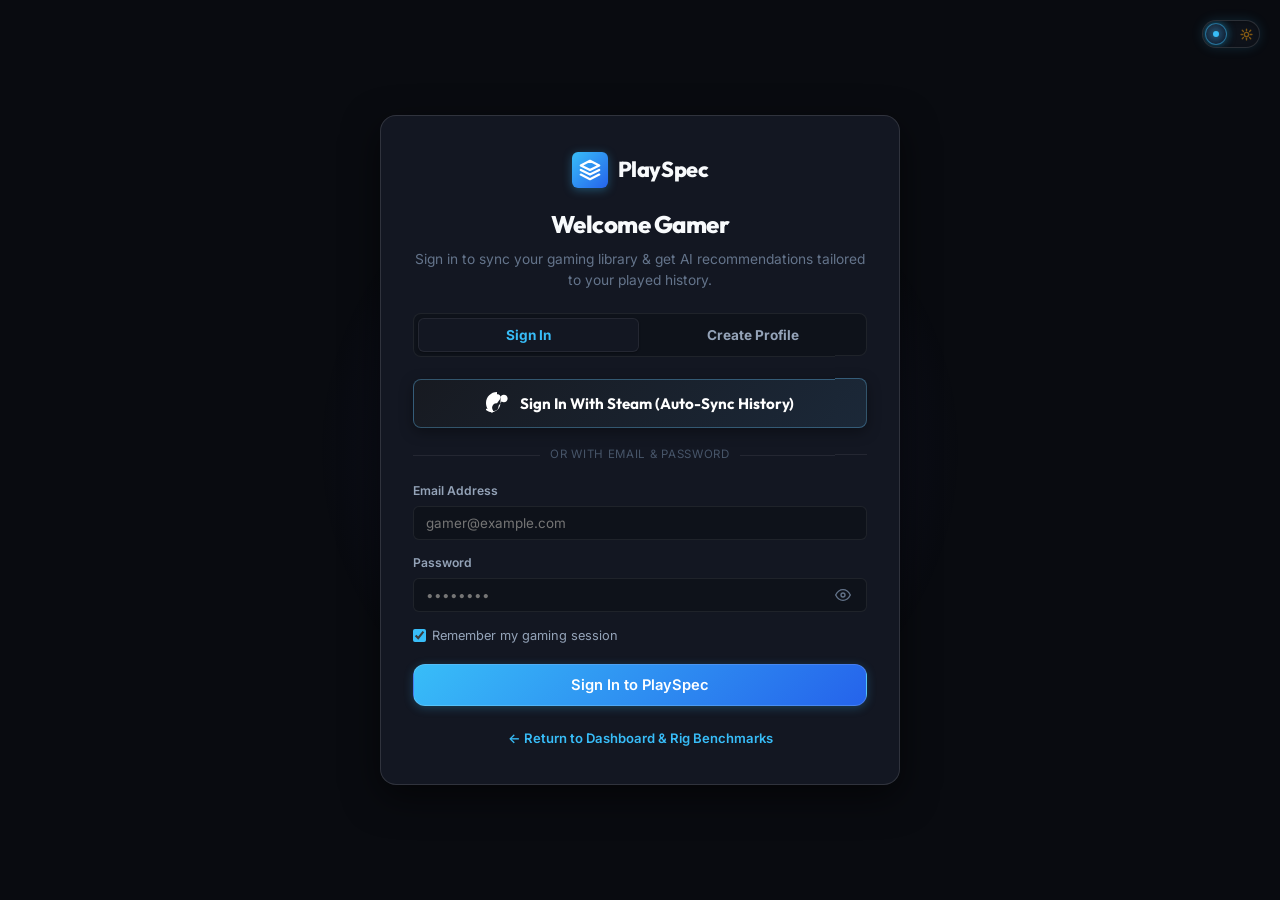
==== commit 693a9930: "https://github.com/somilkukreja/PlaySpec" ====
--- a/login.html
+++ b/login.html
@@ -3,8 +3,8 @@
 <head>
   <meta charset="UTF-8" />
   <meta name="viewport" content="width=device-width, initial-scale=1.0" />
-  <title>Sign In — PlaySpec</title>
-  <meta name="description" content="Sign in to PlaySpec with your Steam account or email to track game prices, historical lows, and benchmark PC compatibility." />
+  <title>Sign In & Gamer Profile — PlaySpec</title>
+  <meta name="description" content="Sign in or create your PlaySpec gamer profile. Select games you've played to unlock personalized AI game recommendations tailored to your gaming history and PC hardware." />
   <link rel="stylesheet" href="styles.css" />
   <link rel="icon" href="data:image/svg+xml,<svg xmlns='http://www.w3.org/2000/svg' viewBox='0 0 100 100'><rect width='100' height='100' rx='20' fill='%2338bdf8'/><path d='M25 50h50M50 25v50' stroke='white' stroke-width='12' stroke-linecap='round'/></svg>" />
   <script>
@@ -21,32 +21,36 @@
       justify-content: center;
       min-height: 100vh;
       margin: 0;
-      padding: 20px;
+      padding: 30px 16px;
       position: relative;
-    }
-
-    .auth-glow {
-      position: absolute;
+      font-family: var(--font-body);
+      color: var(--text-primary);
+    }
+
+    .auth-bg-glow {
+      position: fixed;
       top: 50%;
       left: 50%;
       transform: translate(-50%, -50%);
-      width: 500px;
-      height: 500px;
-      background: radial-gradient(circle, rgba(56, 189, 248, 0.08) 0%, rgba(99, 102, 241, 0.04) 50%, transparent 70%);
+      width: 650px;
+      height: 650px;
+      background: radial-gradient(circle, rgba(56, 189, 248, 0.12) 0%, rgba(99, 102, 241, 0.06) 45%, transparent 70%);
       pointer-events: none;
-    }
-    
-    .auth-card {
+      z-index: 0;
+    }
+
+    .auth-card-container {
       background: var(--bg-card);
       border: 1px solid var(--border-medium);
       border-radius: var(--radius-lg);
       padding: 36px 32px;
       width: 100%;
-      max-width: 420px;
+      max-width: 520px;
       box-shadow: var(--shadow-lg);
       position: relative;
       z-index: 1;
-      animation: scaleIn 0.2s ease-out;
+      animation: scaleIn 0.22s ease-out;
+      backdrop-filter: blur(16px);
     }
 
     .auth-brand {
@@ -54,25 +58,25 @@
       align-items: center;
       justify-content: center;
       gap: 10px;
-      margin-bottom: 20px;
+      margin-bottom: 18px;
     }
 
     .auth-logo-glyph {
-      width: 34px;
-      height: 34px;
+      width: 36px;
+      height: 36px;
       background: linear-gradient(135deg, var(--brand-blue), #2563eb);
       border-radius: var(--radius-xs);
       display: flex;
       align-items: center;
       justify-content: center;
       color: #fff;
-      box-shadow: 0 2px 8px rgba(56, 189, 248, 0.3);
+      box-shadow: 0 2px 10px rgba(56, 189, 248, 0.35);
     }
 
     .auth-title {
       font-family: var(--font-heading);
       font-weight: 800;
-      font-size: 1.4rem;
+      font-size: 1.5rem;
       color: var(--text-primary);
       text-align: center;
       margin-bottom: 6px;
@@ -81,12 +85,49 @@
 
     .auth-subtitle {
       color: var(--text-muted);
+      font-size: 0.86rem;
+      text-align: center;
+      margin-bottom: 22px;
+      line-height: 1.5;
+    }
+
+    /* ── Auth Tabs Switcher ── */
+    .auth-tabs {
+      display: flex;
+      background: var(--bg-surface);
+      border: 1px solid var(--border-subtle);
+      border-radius: var(--radius-sm);
+      padding: 4px;
+      margin-bottom: 22px;
+      gap: 4px;
+    }
+
+    .auth-tab-btn {
+      flex: 1;
+      padding: 8px 14px;
+      border-radius: var(--radius-xs);
       font-size: 0.85rem;
+      font-weight: 700;
+      color: var(--text-secondary);
+      cursor: pointer;
       text-align: center;
-      margin-bottom: 24px;
-      line-height: 1.5;
-    }
-
+      transition: all var(--transition-fast);
+      border: none;
+      background: transparent;
+    }
+
+    .auth-tab-btn:hover {
+      color: var(--text-primary);
+    }
+
+    .auth-tab-btn.active {
+      background: var(--bg-card);
+      color: var(--brand-blue);
+      box-shadow: var(--shadow-sm);
+      border: 1px solid var(--border-subtle);
+    }
+
+    /* ── Steam Button ── */
     .steam-auth-btn {
       display: flex;
       align-items: center;
@@ -94,7 +135,7 @@
       gap: 12px;
       width: 100%;
       background: linear-gradient(135deg, #171a21, #1b2838);
-      color: #ffffff;
+      color: #ffffff !important;
       border: 1px solid rgba(102, 192, 244, 0.35);
       padding: 12px 18px;
       border-radius: var(--radius-sm);
@@ -104,8 +145,8 @@
       cursor: pointer;
       text-decoration: none;
       transition: var(--transition-fast);
-      box-shadow: 0 4px 14px rgba(0, 0, 0, 0.4);
-      margin-bottom: 20px;
+      box-shadow: 0 4px 14px rgba(0, 0, 0, 0.35);
+      margin-bottom: 18px;
     }
 
     .steam-auth-btn:hover {
@@ -122,7 +163,7 @@
       font-size: 0.72rem;
       text-transform: uppercase;
       letter-spacing: 0.06em;
-      margin: 20px 0;
+      margin: 18px 0;
     }
 
     .auth-divider::before,
@@ -136,16 +177,203 @@
       padding: 0 10px;
     }
 
+    /* ── Form Inputs & Elements ── */
+    .input-wrapper {
+      position: relative;
+      display: flex;
+      align-items: center;
+    }
+
+    .password-toggle-btn {
+      position: absolute;
+      right: 12px;
+      background: none;
+      border: none;
+      color: var(--text-muted);
+      cursor: pointer;
+      display: flex;
+      align-items: center;
+      justify-content: center;
+      padding: 4px;
+      transition: color var(--transition-fast);
+    }
+    .password-toggle-btn:hover {
+      color: var(--text-primary);
+    }
+
+    .form-alert {
+      padding: 10px 14px;
+      border-radius: var(--radius-xs);
+      font-size: 0.82rem;
+      margin-bottom: 14px;
+      display: none;
+      align-items: center;
+      gap: 8px;
+    }
+    .form-alert.error {
+      background: var(--color-danger-bg);
+      border: 1px solid var(--color-danger-border);
+      color: var(--color-danger);
+      display: flex;
+    }
+    .form-alert.success {
+      background: var(--color-success-bg);
+      border: 1px solid var(--color-success-border);
+      color: var(--color-success);
+      display: flex;
+    }
+
+    /* ── Played Games Interactive Chip Selector ── */
+    .history-section-box {
+      background: var(--bg-surface);
+      border: 1px solid var(--border-subtle);
+      border-radius: var(--radius-md);
+      padding: 14px;
+      margin: 14px 0;
+    }
+
+    .history-header {
+      display: flex;
+      align-items: center;
+      justify-content: space-between;
+      margin-bottom: 8px;
+    }
+
+    .history-title {
+      font-size: 0.82rem;
+      font-weight: 700;
+      color: var(--text-primary);
+      display: flex;
+      align-items: center;
+      gap: 6px;
+    }
+
+    .history-hint {
+      font-size: 0.72rem;
+      color: var(--text-muted);
+      margin-bottom: 10px;
+      line-height: 1.4;
+    }
+
+    .game-chips-grid {
+      display: flex;
+      flex-wrap: wrap;
+      gap: 6px;
+      max-height: 160px;
+      overflow-y: auto;
+      padding-right: 4px;
+      margin-bottom: 10px;
+    }
+
+    .game-chip {
+      padding: 4px 10px;
+      background: var(--bg-card);
+      border: 1px solid var(--border-subtle);
+      border-radius: var(--radius-full);
+      font-size: 0.76rem;
+      font-weight: 600;
+      color: var(--text-secondary);
+      cursor: pointer;
+      display: inline-flex;
+      align-items: center;
+      gap: 5px;
+      user-select: none;
+      transition: all var(--transition-fast);
+    }
+
+    .game-chip:hover {
+      border-color: var(--brand-blue);
+      color: var(--text-primary);
+      transform: translateY(-1px);
+    }
+
+    .game-chip.selected {
+      background: linear-gradient(135deg, rgba(56, 189, 248, 0.18), rgba(99, 102, 241, 0.15));
+      border-color: var(--brand-blue);
+      color: var(--brand-blue);
+      box-shadow: 0 0 8px var(--brand-blue-glow);
+    }
+
+    [data-theme="light"] .game-chip.selected {
+      background: #e0f2fe;
+      border-color: var(--brand-blue);
+      color: #0369a1;
+    }
+
+    .custom-game-input-wrap {
+      display: flex;
+      gap: 6px;
+    }
+
+    .custom-game-input {
+      flex: 1;
+      background: var(--bg-card);
+      border: 1px solid var(--border-subtle);
+      border-radius: var(--radius-xs);
+      padding: 6px 10px;
+      font-size: 0.78rem;
+      color: var(--text-primary);
+      outline: none;
+    }
+    .custom-game-input:focus {
+      border-color: var(--brand-blue);
+    }
+
+    .btn-add-game {
+      padding: 6px 12px;
+      font-size: 0.76rem;
+      background: var(--bg-elevated);
+      border: 1px solid var(--border-medium);
+      color: var(--text-primary);
+      border-radius: var(--radius-xs);
+      font-weight: 600;
+      cursor: pointer;
+      transition: all var(--transition-fast);
+    }
+    .btn-add-game:hover {
+      background: var(--brand-blue);
+      color: #ffffff;
+      border-color: var(--brand-blue);
+    }
+
+    .genre-chips-wrap {
+      display: flex;
+      flex-wrap: wrap;
+      gap: 6px;
+      margin-top: 6px;
+    }
+
+    .genre-chip {
+      padding: 3px 8px;
+      border-radius: var(--radius-xs);
+      font-size: 0.72rem;
+      font-weight: 600;
+      background: var(--bg-card);
+      border: 1px solid var(--border-subtle);
+      color: var(--text-muted);
+      cursor: pointer;
+      transition: all var(--transition-fast);
+    }
+    .genre-chip:hover {
+      color: var(--text-primary);
+      border-color: var(--border-medium);
+    }
+    .genre-chip.selected {
+      background: var(--color-purple-bg);
+      border-color: var(--color-purple);
+      color: var(--color-purple);
+    }
+
     .auth-footer {
       text-align: center;
-      margin-top: 24px;
+      margin-top: 22px;
       font-size: 0.82rem;
       color: var(--text-muted);
     }
 
     .auth-footer a {
       color: var(--brand-blue);
-      font-weight: 500;
+      font-weight: 600;
     }
     .auth-footer a:hover {
       text-decoration: underline;
@@ -154,6 +382,7 @@
 </head>
 <body>
 
+  <!-- Floating Theme Toggle Switch -->
   <div style="position: fixed; top: 20px; right: 20px; z-index: 100;">
     <button class="theme-toggle-btn" id="themeToggleBtn" role="switch" aria-checked="false" aria-label="Toggle Dark / Light Theme" title="Toggle Light / Dark Gamer Theme">
       <div class="theme-toggle-track">
@@ -182,53 +411,253 @@
     </button>
   </div>
 
-  <div class="auth-glow"></div>
-
-  <div class="auth-card">
+  <div class="auth-bg-glow"></div>
+
+  <div class="auth-card-container">
     <div class="auth-brand">
       <div class="auth-logo-glyph">
-        <svg width="20" height="20" viewBox="0 0 24 24" fill="none" stroke="currentColor" stroke-width="2.5" stroke-linecap="round" stroke-linejoin="round">
+        <svg width="22" height="22" viewBox="0 0 24 24" fill="none" stroke="currentColor" stroke-width="2.5" stroke-linecap="round" stroke-linejoin="round">
           <polygon points="12 2 2 7 12 12 22 7 12 2"></polygon>
           <polyline points="2 17 12 22 22 17"></polyline>
           <polyline points="2 12 12 17 22 12"></polyline>
         </svg>
       </div>
-      <span style="font-family:var(--font-heading);font-weight:800;font-size:1.25rem;letter-spacing:-0.02em">PlaySpec</span>
+      <span style="font-family:var(--font-heading);font-weight:800;font-size:1.35rem;letter-spacing:-0.02em">PlaySpec</span>
     </div>
 
-    <h1 class="auth-title">Welcome to PlaySpec</h1>
-    <p class="auth-subtitle">Sign in with Steam to sync your games library, track price drops, and benchmark PC compatibility.</p>
-    
-    <!-- Primary Official Steam Sign In Button -->
-    <a href="/api/auth/steam/login" class="steam-auth-btn">
+    <h1 class="auth-title" id="authHeading">Welcome Gamer</h1>
+    <p class="auth-subtitle" id="authSubheading">Sign in to sync your gaming library & get AI recommendations tailored to your played history.</p>
+
+    <!-- Interactive Mode Tabs -->
+    <div class="auth-tabs">
+      <button type="button" class="auth-tab-btn active" id="tabSignInBtn" onclick="switchAuthTab('login')">
+        Sign In
+      </button>
+      <button type="button" class="auth-tab-btn" id="tabSignUpBtn" onclick="switchAuthTab('register')">
+        Create Profile
+      </button>
+    </div>
+
+    <!-- Alert Box -->
+    <div class="form-alert" id="formAlert"></div>
+
+    <!-- Official Steam Fast Login Button -->
+    <a href="/api/auth/steam/login" class="steam-auth-btn" id="steamBtn">
       <svg width="22" height="22" viewBox="0 0 512 512" fill="currentColor">
         <path d="M255.9 0C114.6 0 0 114.6 0 256c0 102.7 60 191.1 147 232.8l20-56.1c-15.7-18.4-25.2-42-25.2-67.7 0-56.8 46.1-102.9 102.9-102.9 4.3 0 8.5 .3 12.6 .8l71.4-102.4c0-2.3-.2-4.5-.2-6.8 0-48.4 39.2-87.6 87.6-87.6 48.4 0 87.6 39.2 87.6 87.6s-39.2 87.6-87.6 87.6c-20 0-38.3-6.7-52.9-18l-72.2 103.5c.3 3.6 .4 7.2 .4 10.9 0 56.8-46.1 102.9-102.9 102.9-46.7 0-86-31.2-99.3-73.6l-111 31.9c37 42.1 91 68.6 150.8 68.6 113.3 0 205.1-91.8 205.1-205.1S369.2 51 255.9 51V0z"/>
       </svg>
-      Sign In With Steam
+      Sign In With Steam (Auto-Sync History)
     </a>
 
     <div class="auth-divider">
-      <span>Or with email</span>
+      <span>Or with email & password</span>
     </div>
 
-    <form id="loginForm" onsubmit="handleEmailAuth(event)">
-      <div class="rig-input-group" style="margin-bottom:12px">
+    <!-- Form Section -->
+    <form id="authForm" onsubmit="handleAuthSubmit(event)">
+      <!-- Username Field (Only on Register) -->
+      <div class="rig-input-group" id="usernameGroup" style="display:none; margin-bottom:14px;">
+        <label class="rig-input-label">Gamer Call-Sign / Username</label>
+        <input type="text" class="rig-input-field" id="authUsername" placeholder="e.g. CyberValkyrie" />
+      </div>
+
+      <!-- Email Field -->
+      <div class="rig-input-group" style="margin-bottom:14px;">
         <label class="rig-input-label">Email Address</label>
         <input type="email" class="rig-input-field" id="authEmail" placeholder="gamer@example.com" required />
       </div>
-      <div class="rig-input-group" style="margin-bottom:16px">
-        <label class="rig-input-label">Password</label>
-        <input type="password" class="rig-input-field" id="authPassword" placeholder="••••••••" required />
+
+      <!-- Password Field with Show/Hide -->
+      <div class="rig-input-group" style="margin-bottom:14px;">
+        <div style="display:flex; justify-content:space-between; align-items:center;">
+          <label class="rig-input-label">Password</label>
+        </div>
+        <div class="input-wrapper">
+          <input type="password" class="rig-input-field" id="authPassword" placeholder="••••••••" style="padding-right:40px; width:100%;" required />
+          <button type="button" class="password-toggle-btn" onclick="togglePasswordVisibility('authPassword')" title="Show/Hide password">
+            <svg class="svg-icon" viewBox="0 0 24 24" fill="none" stroke="currentColor" stroke-width="2" stroke-linecap="round" stroke-linejoin="round">
+              <path d="M1 12s4-8 11-8 11 8 11 8-4 8-11 8-11-8-11-8z"></path>
+              <circle cx="12" cy="12" r="3"></circle>
+            </svg>
+          </button>
+        </div>
       </div>
-      <button type="submit" class="btn btn-primary" style="width:100%">Sign In</button>
+
+      <!-- PLAYED GAMES & HISTORY SELECTOR (Shown on Register or Profile setup) -->
+      <div class="history-section-box" id="playedHistorySection" style="display:none;">
+        <div class="history-header">
+          <div class="history-title">
+            <svg viewBox="0 0 24 24" width="15" height="15" fill="none" stroke="currentColor" stroke-width="2.2"><polygon points="6 3 20 12 6 21 6 3"></polygon></svg>
+            Games You've Played & Love
+          </div>
+          <span class="badge badge-cyan" id="selectedGamesCountBadge">0 selected</span>
+        </div>
+        <div class="history-hint">
+          Pick games you've enjoyed so our AI engine can recommend games based on your gaming taste and PC hardware!
+        </div>
+
+        <!-- Popular Game Quick-Select Chips -->
+        <div class="game-chips-grid" id="popularGamesChips">
+          <div class="game-chip" data-game="Cyberpunk 2077" data-genre="RPG / Open World" onclick="toggleGameChip(this)">Cyberpunk 2077</div>
+          <div class="game-chip" data-game="Elden Ring" data-genre="Soulslike / Action RPG" onclick="toggleGameChip(this)">Elden Ring</div>
+          <div class="game-chip" data-game="Grand Theft Auto V" data-genre="Open World / Action" onclick="toggleGameChip(this)">GTA V</div>
+          <div class="game-chip" data-game="Counter-Strike 2" data-genre="FPS / Competitive" onclick="toggleGameChip(this)">Counter-Strike 2</div>
+          <div class="game-chip" data-game="Red Dead Redemption 2" data-genre="Open World / Story" onclick="toggleGameChip(this)">Red Dead Redemption 2</div>
+          <div class="game-chip" data-game="The Witcher 3" data-genre="RPG / Story" onclick="toggleGameChip(this)">The Witcher 3</div>
+          <div class="game-chip" data-game="Valorant" data-genre="FPS / Tactical" onclick="toggleGameChip(this)">Valorant</div>
+          <div class="game-chip" data-game="Baldur's Gate 3" data-genre="CRPG / Strategy" onclick="toggleGameChip(this)">Baldur's Gate 3</div>
+          <div class="game-chip" data-game="Black Myth: Wukong" data-genre="Action RPG / Soulslike" onclick="toggleGameChip(this)">Black Myth: Wukong</div>
+          <div class="game-chip" data-game="God of War" data-genre="Action-Adventure" onclick="toggleGameChip(this)">God of War</div>
+          <div class="game-chip" data-game="Forza Horizon 5" data-genre="Racing / Open World" onclick="toggleGameChip(this)">Forza Horizon 5</div>
+          <div class="game-chip" data-game="Apex Legends" data-genre="Battle Royale / FPS" onclick="toggleGameChip(this)">Apex Legends</div>
+          <div class="game-chip" data-game="Minecraft" data-genre="Sandbox / Survival" onclick="toggleGameChip(this)">Minecraft</div>
+          <div class="game-chip" data-game="Helldivers 2" data-genre="Co-op Shooter" onclick="toggleGameChip(this)">Helldivers 2</div>
+          <div class="game-chip" data-game="Hogwarts Legacy" data-genre="Action RPG / Magic" onclick="toggleGameChip(this)">Hogwarts Legacy</div>
+        </div>
+
+        <!-- Custom Game Input -->
+        <div class="custom-game-input-wrap">
+          <input type="text" class="custom-game-input" id="customGameInput" placeholder="Add custom game (e.g. Dark Souls, Rust)..." onkeydown="if(event.key==='Enter'){event.preventDefault();addCustomGame();}" />
+          <button type="button" class="btn-add-game" onclick="addCustomGame()">+ Add</button>
+        </div>
+
+        <!-- Favorite Genres Section -->
+        <div style="margin-top:12px;">
+          <div class="rig-input-label" style="font-size:0.75rem; margin-bottom:4px;">Favorite Genres</div>
+          <div class="genre-chips-wrap">
+            <span class="genre-chip" data-genre="RPG" onclick="toggleGenreChip(this)">RPG</span>
+            <span class="genre-chip" data-genre="FPS / Shooter" onclick="toggleGenreChip(this)">FPS / Shooter</span>
+            <span class="genre-chip" data-genre="Open World" onclick="toggleGenreChip(this)">Open World</span>
+            <span class="genre-chip" data-genre="Soulslike" onclick="toggleGenreChip(this)">Soulslike</span>
+            <span class="genre-chip" data-genre="Action-Adventure" onclick="toggleGenreChip(this)">Action</span>
+            <span class="genre-chip" data-genre="Racing" onclick="toggleGenreChip(this)">Racing</span>
+            <span class="genre-chip" data-genre="Strategy / RTS" onclick="toggleGenreChip(this)">Strategy</span>
+            <span class="genre-chip" data-genre="Battle Royale" onclick="toggleGenreChip(this)">Battle Royale</span>
+            <span class="genre-chip" data-genre="Survival" onclick="toggleGenreChip(this)">Survival</span>
+          </div>
+        </div>
+      </div>
+
+      <!-- Remember session -->
+      <div style="display:flex; align-items:center; justify-content:space-between; margin-bottom:18px; font-size:0.8rem; color:var(--text-secondary);">
+        <label style="display:flex; align-items:center; gap:6px; cursor:pointer;">
+          <input type="checkbox" id="rememberMe" checked style="accent-color:var(--brand-blue);" />
+          Remember my gaming session
+        </label>
+      </div>
+
+      <!-- Submit Button -->
+      <button type="submit" class="btn btn-primary btn-lg" id="submitAuthBtn" style="width:100%;">
+        Sign In to PlaySpec
+      </button>
     </form>
 
     <div class="auth-footer">
-      <a href="/index.html">← Return to Dashboard</a>
+      <a href="/index.html">← Return to Dashboard & Rig Benchmarks</a>
     </div>
   </div>
 
   <script>
+    let currentMode = 'login';
+    const selectedPlayedGames = new Set();
+    const selectedGenres = new Set();
+
+    function switchAuthTab(mode) {
+      currentMode = mode;
+      const tabSignIn = document.getElementById('tabSignInBtn');
+      const tabSignUp = document.getElementById('tabSignUpBtn');
+      const usernameGroup = document.getElementById('usernameGroup');
+      const playedHistorySection = document.getElementById('playedHistorySection');
+      const authHeading = document.getElementById('authHeading');
+      const authSubheading = document.getElementById('authSubheading');
+      const submitBtn = document.getElementById('submitAuthBtn');
+      const alertBox = document.getElementById('formAlert');
+      alertBox.className = 'form-alert';
+      alertBox.textContent = '';
+
+      if (mode === 'register') {
+        tabSignIn.classList.remove('active');
+        tabSignUp.classList.add('active');
+        usernameGroup.style.display = 'block';
+        playedHistorySection.style.display = 'block';
+        authHeading.textContent = 'Join PlaySpec';
+        authSubheading.textContent = 'Create your gamer profile to get AI game recommendations based on your played history!';
+        submitBtn.textContent = 'Create Account & Get Personalized Recommendations 🎮';
+      } else {
+        tabSignUp.classList.remove('active');
+        tabSignIn.classList.add('active');
+        usernameGroup.style.display = 'none';
+        playedHistorySection.style.display = 'none';
+        authHeading.textContent = 'Welcome Gamer';
+        authSubheading.textContent = 'Sign in to sync your gaming library & get AI recommendations tailored to your played history.';
+        submitBtn.textContent = 'Sign In to PlaySpec';
+      }
+    }
+
+    function togglePasswordVisibility(inputId) {
+      const field = document.getElementById(inputId);
+      if (field) {
+        field.type = field.type === 'password' ? 'text' : 'password';
+      }
+    }
+
+    function toggleGameChip(el) {
+      const gameName = el.dataset.game;
+      const genre = el.dataset.genre || '';
+      if (selectedPlayedGames.has(gameName)) {
+        selectedPlayedGames.delete(gameName);
+        el.classList.remove('selected');
+      } else {
+        selectedPlayedGames.add(gameName);
+        el.classList.add('selected');
+      }
+      updateHistoryBadge();
+    }
+
+    function toggleGenreChip(el) {
+      const genre = el.dataset.genre;
+      if (selectedGenres.has(genre)) {
+        selectedGenres.delete(genre);
+        el.classList.remove('selected');
+      } else {
+        selectedGenres.add(genre);
+        el.classList.add('selected');
+      }
+    }
+
+    function addCustomGame() {
+      const input = document.getElementById('customGameInput');
+      const val = input.value.trim();
+      if (!val) return;
+
+      if (!selectedPlayedGames.has(val)) {
+        selectedPlayedGames.add(val);
+        const container = document.getElementById('popularGamesChips');
+        const chip = document.createElement('div');
+        chip.className = 'game-chip selected';
+        chip.dataset.game = val;
+        chip.textContent = val;
+        chip.onclick = function() { toggleGameChip(this); };
+        container.prepend(chip);
+        updateHistoryBadge();
+      }
+      input.value = '';
+    }
+
+    function updateHistoryBadge() {
+      const badge = document.getElementById('selectedGamesCountBadge');
+      if (badge) {
+        badge.textContent = `${selectedPlayedGames.size} game${selectedPlayedGames.size === 1 ? '' : 's'} selected`;
+      }
+    }
+
+    function showAlert(msg, type = 'error') {
+      const alertBox = document.getElementById('formAlert');
+      alertBox.textContent = msg;
+      alertBox.className = `form-alert ${type}`;
+    }
+
+    // Audio click effect
     function playSwitchSound() {
       try {
         const AudioCtx = window.AudioContext || window.webkitAudioContext;
@@ -268,26 +697,81 @@
     }
     initTheme();
 
-    async function handleEmailAuth(e) {
+    async function handleAuthSubmit(e) {
       e.preventDefault();
       const email = document.getElementById('authEmail').value.trim().toLowerCase();
       const password = document.getElementById('authPassword').value;
-      try {
-        const res = await fetch('/api/auth/login', {
-          method: 'POST',
-          headers: { 'Content-Type': 'application/json' },
-          body: JSON.stringify({ email, password })
-        });
-        const data = await res.json();
-        if (res.ok && data.token) {
-          localStorage.setItem('playspec_token', data.token);
-          localStorage.setItem('playspec_user', JSON.stringify(data.user));
-          window.location.href = '/index.html';
-        } else {
-          alert(data.error || 'Authentication failed');
+      const username = document.getElementById('authUsername').value.trim();
+      const submitBtn = document.getElementById('submitAuthBtn');
+
+      submitBtn.disabled = true;
+      submitBtn.textContent = 'Authenticating...';
+
+      if (currentMode === 'register') {
+        const payload = {
+          email,
+          password,
+          username: username || email.split('@')[0],
+          played_games: Array.from(selectedPlayedGames),
+          favorite_genres: Array.from(selectedGenres)
+        };
+
+        try {
+          const res = await fetch('/api/auth/register', {
+            method: 'POST',
+            headers: { 'Content-Type': 'application/json' },
+            body: JSON.stringify(payload)
+          });
+          const data = await res.json();
+          if (res.ok && data.token) {
+            localStorage.setItem('playspec_token', data.token);
+            localStorage.setItem('playspec_user', JSON.stringify(data.user));
+            if (payload.played_games.length > 0) {
+              localStorage.setItem('playspec_played_games', JSON.stringify(payload.played_games));
+            }
+            showAlert('Registration successful! Redirecting to your personalized dashboard...', 'success');
+            setTimeout(() => {
+              window.location.href = '/index.html';
+            }, 800);
+          } else {
+            showAlert(data.error || 'Registration failed.');
+            submitBtn.disabled = false;
+            submitBtn.textContent = 'Create Account & Get Personalized Recommendations 🎮';
+          }
+        } catch (err) {
+          showAlert('Server connection error. Please try again.');
+          submitBtn.disabled = false;
+          submitBtn.textContent = 'Create Account & Get Personalized Recommendations 🎮';
         }
-      } catch (err) {
-        alert('Server unreachable');
+      } else {
+        // Sign In
+        try {
+          const res = await fetch('/api/auth/login', {
+            method: 'POST',
+            headers: { 'Content-Type': 'application/json' },
+            body: JSON.stringify({ email, password })
+          });
+          const data = await res.json();
+          if (res.ok && data.token) {
+            localStorage.setItem('playspec_token', data.token);
+            localStorage.setItem('playspec_user', JSON.stringify(data.user));
+            if (data.user && data.user.played_games) {
+              localStorage.setItem('playspec_played_games', JSON.stringify(data.user.played_games));
+            }
+            showAlert('Signed in successfully! Redirecting...', 'success');
+            setTimeout(() => {
+              window.location.href = '/index.html';
+            }, 600);
+          } else {
+            showAlert(data.error || 'Invalid credentials.');
+            submitBtn.disabled = false;
+            submitBtn.textContent = 'Sign In to PlaySpec';
+          }
+        } catch (err) {
+          showAlert('Server unreachable. Please check your connection.');
+          submitBtn.disabled = false;
+          submitBtn.textContent = 'Sign In to PlaySpec';
+        }
       }
     }
   </script>
--- a/styles.css
+++ b/styles.css
@@ -2818,5 +2818,85 @@
   background: #94a3b8;
 }
 
-
-
+/* ═══════════════════════ GAMING HISTORY & RECOMMENDATIONS PERSONALIZATION ═══════════════════════ */
+.history-match-badge {
+  font-size: 0.72rem;
+  font-weight: 700;
+  color: var(--color-purple);
+  background: var(--color-purple-bg);
+  border: 1px solid var(--color-purple);
+  border-radius: var(--radius-xs);
+  padding: 3px 8px;
+  margin-bottom: 8px;
+  display: inline-flex;
+  align-items: center;
+  gap: 5px;
+  box-shadow: 0 0 10px rgba(168, 85, 247, 0.15);
+  animation: fadeIn 0.2s ease-out;
+}
+
+[data-theme="light"] .history-match-badge {
+  background: #f3e8ff;
+  border-color: #9333ea;
+  color: #7e22ce;
+}
+
+.game-chip {
+  padding: 4px 10px;
+  background: var(--bg-card);
+  border: 1px solid var(--border-subtle);
+  border-radius: var(--radius-full);
+  font-size: 0.76rem;
+  font-weight: 600;
+  color: var(--text-secondary);
+  cursor: pointer;
+  display: inline-flex;
+  align-items: center;
+  gap: 5px;
+  user-select: none;
+  transition: all var(--transition-fast);
+}
+
+.game-chip:hover {
+  border-color: var(--brand-blue);
+  color: var(--text-primary);
+  transform: translateY(-1px);
+}
+
+.game-chip.selected {
+  background: linear-gradient(135deg, rgba(56, 189, 248, 0.18), rgba(99, 102, 241, 0.15));
+  border-color: var(--brand-blue);
+  color: var(--brand-blue);
+  box-shadow: 0 0 8px var(--brand-blue-glow);
+}
+
+[data-theme="light"] .game-chip.selected {
+  background: #e0f2fe;
+  border-color: var(--brand-blue);
+  color: #0369a1;
+}
+
+.genre-chip {
+  padding: 3px 8px;
+  border-radius: var(--radius-xs);
+  font-size: 0.72rem;
+  font-weight: 600;
+  background: var(--bg-card);
+  border: 1px solid var(--border-subtle);
+  color: var(--text-muted);
+  cursor: pointer;
+  transition: all var(--transition-fast);
+}
+.genre-chip:hover {
+  color: var(--text-primary);
+  border-color: var(--border-medium);
+}
+.genre-chip.selected {
+  background: var(--color-purple-bg);
+  border-color: var(--color-purple);
+  color: var(--color-purple);
+}
+
+
+
+
